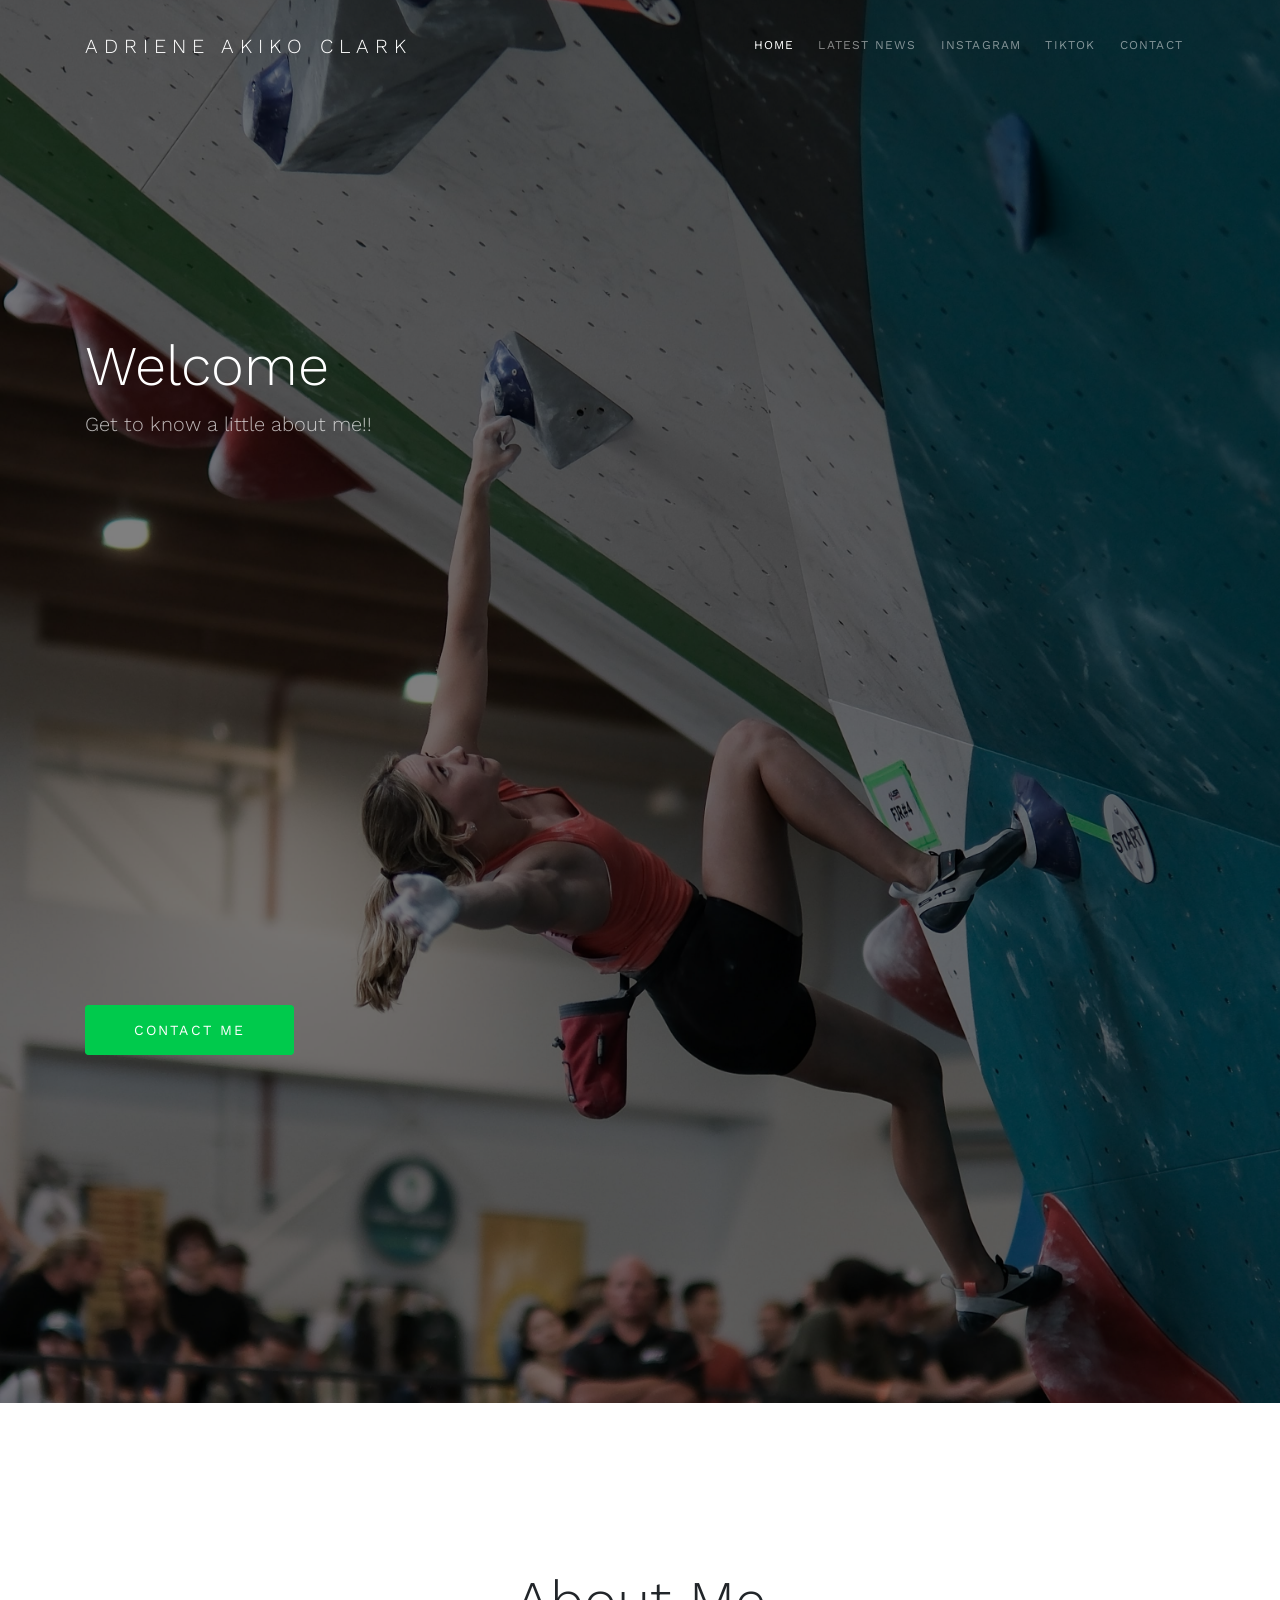
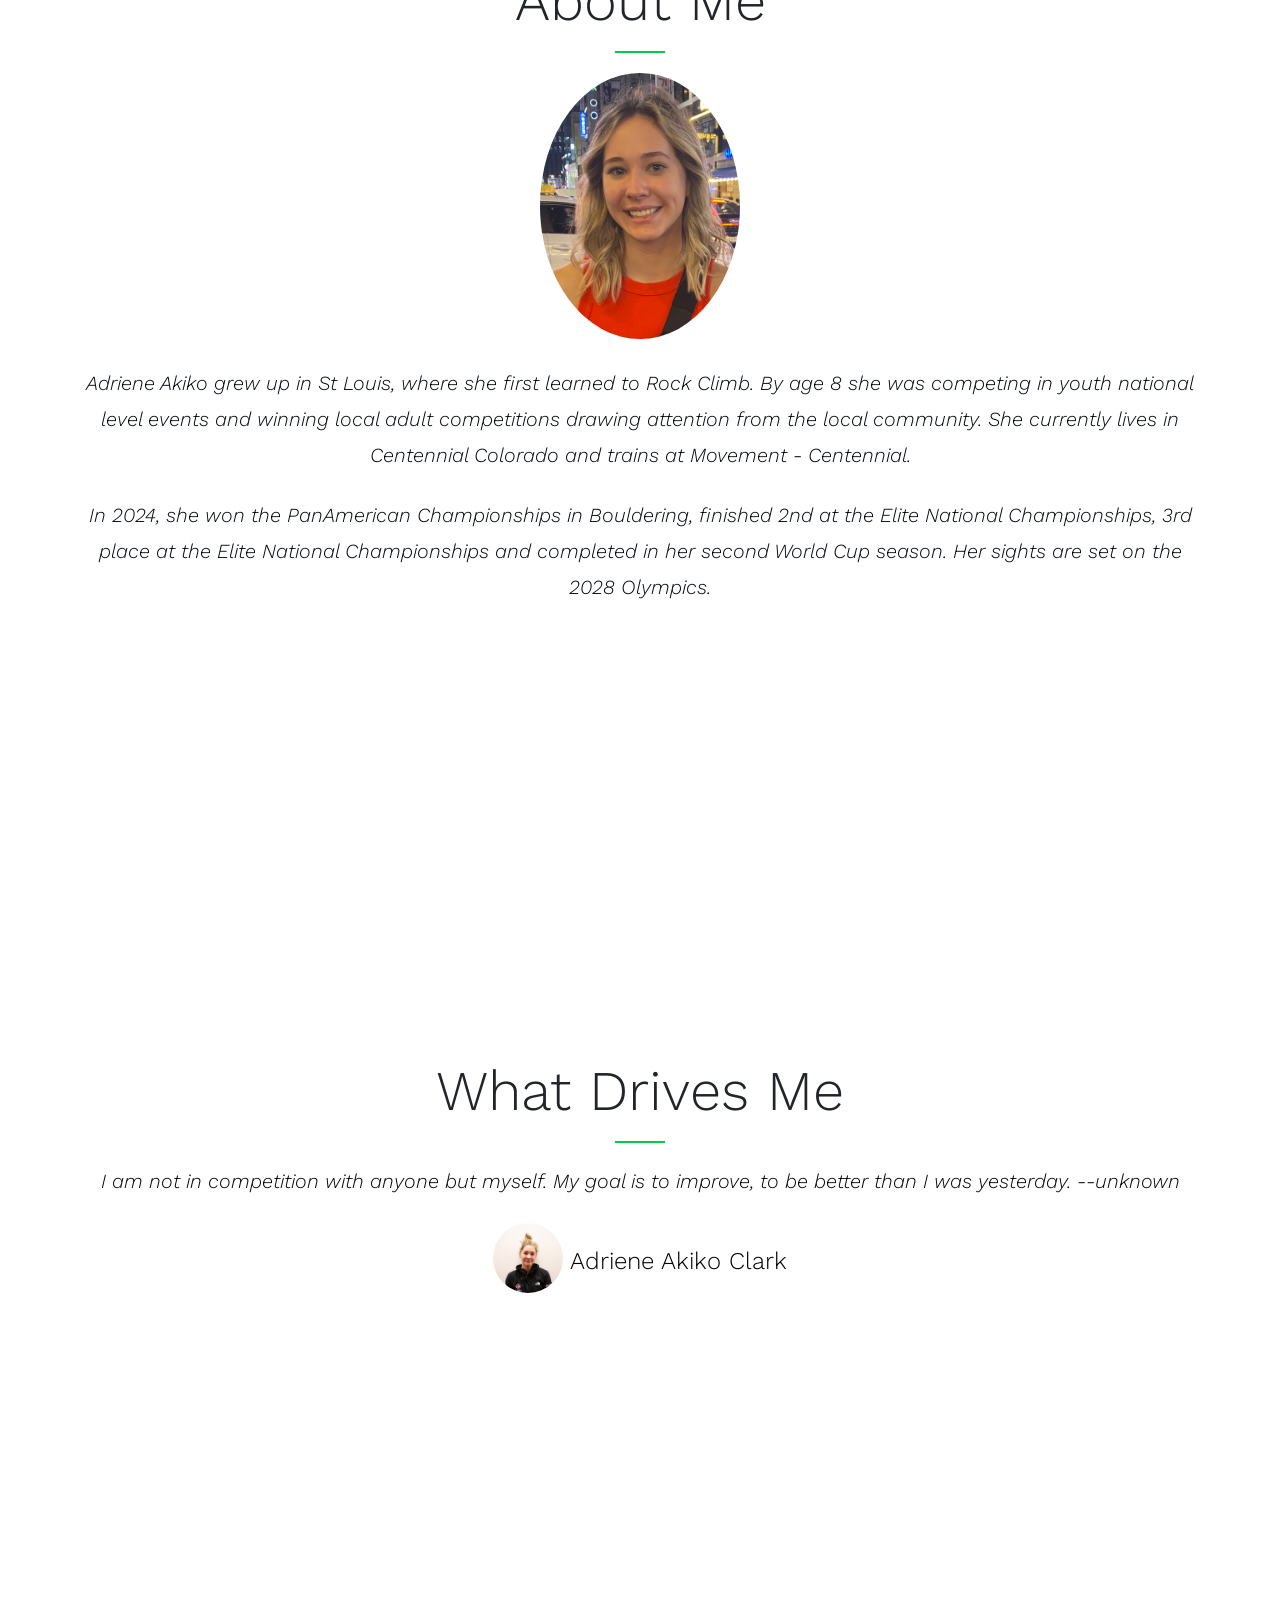
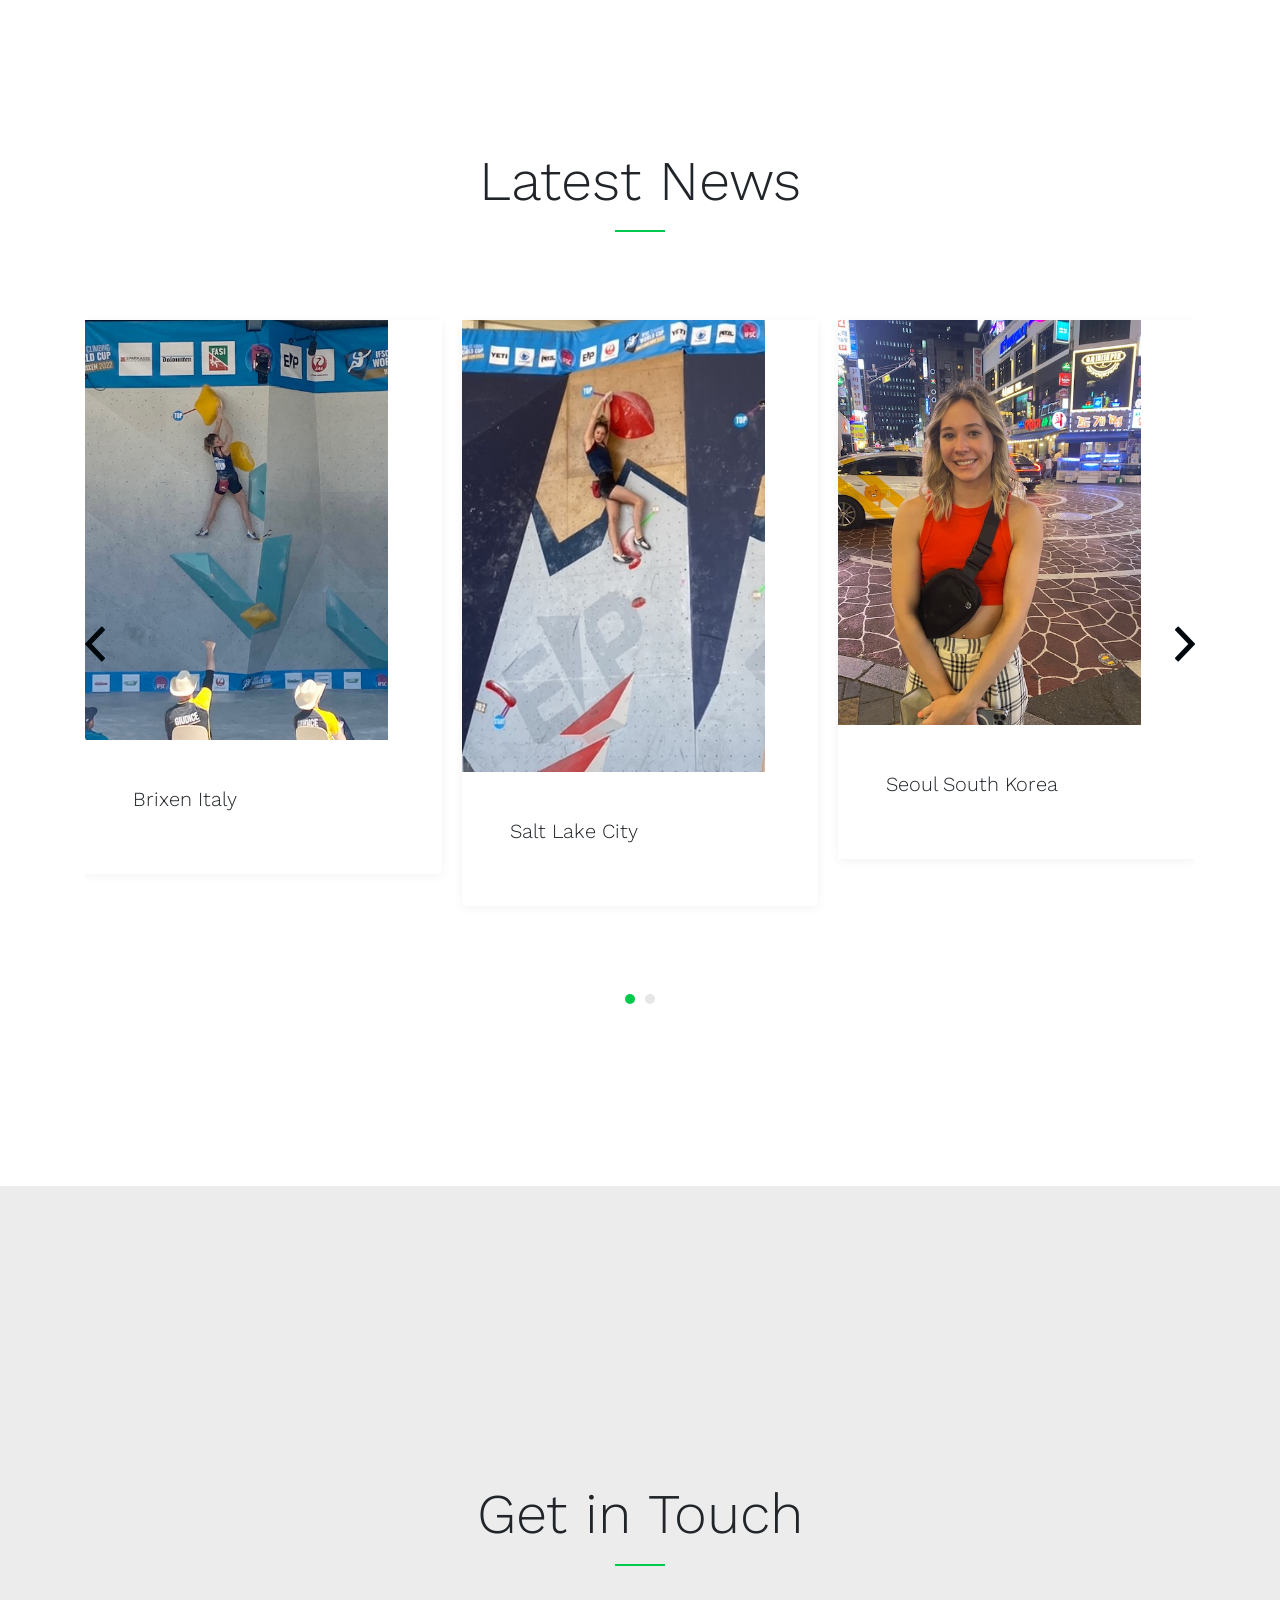
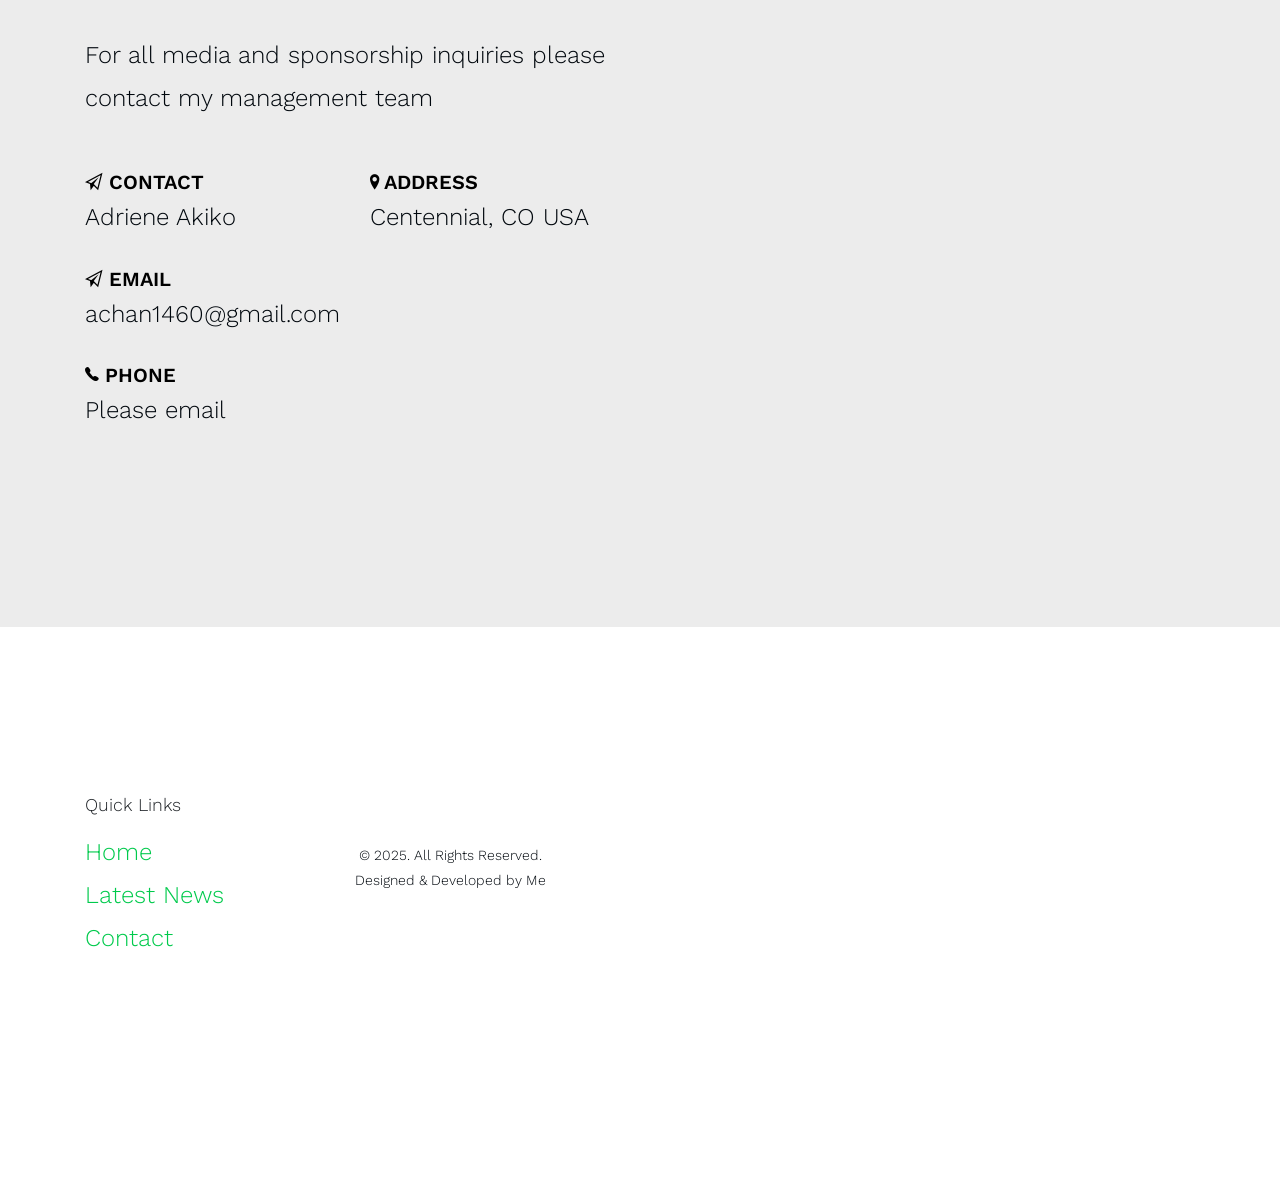
==== index.html @ 4b3ba5ad "updating index.html" ====
<!DOCTYPE html>
<html lang="en">
  <head>
    <meta charset="utf-8">
    <meta name="viewport" content="width=device-width, initial-scale=1, shrink-to-fit=no">

    <title>Adriene Akiko Clark</title>
    <meta name="description" content="Adriene Akiko">
    <meta name="keywords" content="Adriene,Akiko,Clark,adrieneakiko">
    
    
    <link href="https://fonts.googleapis.com/css?family=Work+Sans:300,400,700" rel="stylesheet">

    <link rel="stylesheet" href="assets/css/bootstrap/bootstrap.css">
    <link rel="stylesheet" href="assets/css/animate.css">
    <link rel="stylesheet" href="assets/fonts/ionicons/css/ionicons.min.css">
    
    <link rel="stylesheet" href="assets/css/owl.carousel.min.css">
    
    <link rel="stylesheet" href="assets/fonts/flaticon/font/flaticon.css">

    <link rel="stylesheet" href="assets/css/bootstrap-datepicker.css">
    <link rel="stylesheet" href="assets/fonts/fontawesome/css/font-awesome.min.css">

    <link rel="stylesheet" href="assets/css/select2.css">
    

    <link rel="stylesheet" href="assets/css/helpers.css">
    <link rel="stylesheet" href="assets/css/style.css">
	<!-- Google tag (gtag.js) -->
	<script async src="https://www.googletagmanager.com/gtag/js?id=G-H4QD5EK8LY"></script>
	<script>
  window.dataLayer = window.dataLayer || [];
  function gtag(){dataLayer.push(arguments);}
  gtag('js', new Date());

  gtag('config', 'G-H4QD5EK8LY');
	</script>
  </head>
  <body data-spy="scroll" data-target="#probootstrap-navbar" data-offset="200">
  

    <nav class="navbar navbar-expand-lg navbar-dark probootstrap_navbar" id="probootstrap-navbar">
      <div class="container">
        <a class="navbar-brand" href="index.html">Adriene Akiko Clark</a>
        <button class="navbar-toggler" type="button" data-toggle="collapse" data-target="#probootstrap-menu" aria-controls="probootstrap-menu" aria-expanded="false" aria-label="Toggle navigation">
          <span><i class="ion-navicon"></i></span>
        </button>
        <div class="collapse navbar-collapse" id="probootstrap-menu">
          <ul class="navbar-nav ml-auto">
            <li class="nav-item"><a class="nav-link" href="#section-home">Home</a></li>
            <li class="nav-item"><a class="nav-link" href="#section-latest">Latest News</a></li>
            <li class="nav-item"><a class="nav-link" href=https://www.instagram.com/adriene.akiko/?hl=en">Instagram</a></li>
	    <li class="nav-item"><a class="nav-link" href=https://www.tiktok.com/@adriene.akiko.clark>TikTok</a></li>		  
			<li class="nav-item"><a class="nav-link" href="#section-contact">Contact</a></li>
			
          </ul>
        </div>
      </div>
    </nav>
    <!-- END nav -->
    

    <section class="probootstrap-cover overflow-hidden relative"  style="background-image: url('assets/images/bg_1.jpg');"  id="section-home">
      <div class="overlay"></div>
      <div class="container">
        <div class="row align-items-center">
          <div class="col-md">
            <h2 class="heading mb-2 display-4 font-light probootstrap-animate">Welcome</h2>
            <p class="lead mb-5 probootstrap-animate">Get to know a little about me!!</p>
            <p class="probootstrap-animate"><br><br><br><br><br><br><br><br><br><br><br><br>
			  <a href="#section-contact" role="button" class="btn btn-primary p-3 mr-3 pl-5 pr-5 text-uppercase d-lg-inline d-md-inline d-sm-block d-block mb-3">Contact Me</a> 
            </p>
          </div> 
    </section>
    <!-- END section -->
    

    <section class="probootstrap_section" id="section-feature-about">
      <div class="container">
        <div class="row justify-content-center mb-5">
          <div class="col-md-12 text-center mb-5 probootstrap-animate">
            <h2 class="display-4 border-bottom probootstrap-section-heading">About Me</h2>
            <blockquote class="">
              <p class="probootstrap-author">
                  <img src="assets/images/person_2.jpg" alt="adriene" class="rounded-circle">
              </p>
			  <p class="lead mb-4"><em>Adriene Akiko grew up in St Louis, where she first learned to Rock Climb. By age 8 she was competing in youth national level events and winning local adult competitions drawing attention from the local community. She currently lives in Centennial Colorado and trains at Movement - Centennial.</em></p>
			  <p class="lead mb-4"><em>In 2024, she won the PanAmerican Championships in Bouldering, finished 2nd at the Elite National Championships, 3rd place at the Elite National Championships and completed in her second World Cup season.  Her sights are set on the 2028 Olympics.</em></p>
            </blockquote>

          </div>
        </div>
        
      </div>
    </section>
    <!-- END section -->
 <section class="probootstrap_section" id="section-feature-testimonial">
      <div class="container">
        <div class="row justify-content-center mb-5">
          <div class="col-md-12 text-center mb-5 probootstrap-animate">
            <h2 class="display-4 border-bottom probootstrap-section-heading">What Drives Me</h2>
            <blockquote class="">
              <p class="lead mb-4"><em>I am not in competition with anyone but myself. My goal is to improve, to be better than I was yesterday. <i>--unknown</i></em></p>
              <p class="probootstrap-author">
                  <img src="assets/images/person_1.jpg" alt="adriene" class="rounded-circle">
                  <span class="probootstrap-name">Adriene Akiko Clark</span>
                  <span class="probootstrap-title"></span>
                </a>
              </p>
            </blockquote>

          </div>
        </div>
        
      </div>
    </section>
    <!-- END section -->
    <section class="probootstrap_section"id="section-latest">
      <div class="container">
        <div class="row text-center mb-5 probootstrap-animate">
          <div class="col-md-12">
            <h2 class="display-4 border-bottom probootstrap-section-heading">Latest News</h2>
          </div>
        </div>
        
        <div class="row probootstrap-animate">
          <div class="col-md-12">
            <div class="owl-carousel js-owl-carousel-2">
              <div>
                <div class="media probootstrap-media d-block align-items-stretch mb-4 probootstrap-animate">
                  <img src="assets/images/sq_img_2.jpg" alt="" class="img-fluid">
                  <div class="media-body">
                    <h5 class="mb-3">Brixen Italy</h5>
                    <p></p>
                  </div>
                </div>
              </div>
              <!-- END slide item -->

              <div>
                <div class="media probootstrap-media d-block align-items-stretch mb-4 probootstrap-animate">
                  <img src="assets/images/sq_img_1.jpg" alt="" class="img-fluid">
                  <div class="media-body">
                    <h5 class="mb-3">Salt Lake City</h5>
                    <p></p>
                  </div>
                </div>
              </div>
              <!-- END slide item -->

              <div>
                <div class="media probootstrap-media d-block align-items-stretch mb-4 probootstrap-animate">
                  <img src="assets/images/sq_img_3.jpg" alt="" class="img-fluid">
                  <div class="media-body">
                    <h5 class="mb-3">Seoul South Korea</h5>
                    <p></p>
                  </div>
                </div>
              </div>
              <!-- END slide item -->

              <div>
                <div class="media probootstrap-media d-block align-items-stretch mb-4 probootstrap-animate">
                  <img src="assets/images/sq_img_4.jpg" alt="" class="img-fluid">
                  <div class="media-body">
                    <h5 class="mb-3">USA Climbing Team Trials</h5>
                    <p></p>
                  </div>
                </div>
              </div>
              <!-- END slide item -->

              <div>
                <div class="media probootstrap-media d-block align-items-stretch mb-4 probootstrap-animate">
                  <img src="assets/images/sq_img_5.jpg" alt="" class="img-fluid">
                  <div class="media-body">
                    <h5 class="mb-3">USA Climbing National Championships</h5>
                    <p></p>
                  </div>
                </div>
              </div>
              <!-- END slide item -->
              
            </div>
          </div>
        </div>
      </div>
    </section>
    <!-- END section -->

    <section class="probootstrap_section bg-light">
      <div class="container" id="section-contact"><br><br><br>
        <div class="row text-center mb-5 probootstrap-animate">
          <div class="col-md-12">
            <h2 class="display-4 border-bottom probootstrap-section-heading">Get in Touch</h2>
          </div>
        </div>
        <div class="row">
          <div class="col-md-6 probootstrap-animate">
            <p class="mb-5">For all media and sponsorship inquiries please contact my management team</p>
            <div class="row">
              <div class="col-md-6">
                <ul class="probootstrap-contact-details">
                  <li>
                    <span class="text-uppercase"><span class="ion-paper-airplane"></span> Contact</span>
                    Adriene Akiko
                  </li>
				  <li>
                    <span class="text-uppercase"><span class="ion-paper-airplane"></span> Email</span>
                    achan1460@gmail.com
                  </li>
                  <li>
                    <span class="text-uppercase"><span class="ion-ios-telephone"></span> Phone</span>
                    Please email
                  </li>
                </ul>
              </div>
              <div class="col-md-6">
                <ul class="probootstrap-contact-details">
                  <li>
                    <span class="text-uppercase"><span class="ion-location"></span> Address</span>
                    Centennial, CO USA <br>
                  </li>
                </ul>
              </div>
            </div>
          </div>
<!--           <div class="col-md-6  probootstrap-animate">
            <form action="#" method="post" class="probootstrap-form probootstrap-form-box mb60">
              <div class="row mb-3">
                <div class="col-md-6">
                  <div class="form-group">
                    <label for="fname" class="sr-only sr-only-focusable">First Name</label>
                    <input type="text" class="form-control" id="fname" name="fname" placeholder="First Name">
                  </div>
                </div>
                <div class="col-md-6">
                  <div class="form-group">
                    <label for="lname" class="sr-only sr-only-focusable">Last Name</label>
                    <input type="text" class="form-control" id="lname" name="lname" placeholder="Last Name">
                  </div>
                </div>
              </div>
              <div class="form-group">
                <label for="email" class="sr-only sr-only-focusable">Email</label>
                <input type="email" class="form-control" id="email" name="email" placeholder="Email">
              </div>
              <div class="form-group">
                <label for="message" class="sr-only sr-only-focusable">Message</label>
                <textarea cols="30" rows="10" class="form-control" id="message" name="message" placeholder="Write your message"></textarea>
              </div>
              <div class="form-group">
                <input type="submit" class="btn btn-primary" id="submit" name="submit" value="Send Message">
              </div>
            </form>
          </div> -->
        </div>
      </div>
    </section>


    <footer class="probootstrap_section probootstrap-border-top">
      <div class="container">
        <div class="row mb-5">
          <div class="col-md-3">
            <h3 class="probootstrap_font-18 mb-3">Quick Links</h3>
            <ul class="list-unstyled">
              <li><a href="#section-home">Home</a></li>
              <li><a href="#section-latest">Latest News</a></li>
              <li><a href="#section-contact">Contact</a></li>
            </ul>
          </div>
        <div class="row pt-5">
          <div class="col-md-12 text-center">
            <p class="probootstrap_font-14">&copy; 2025. All Rights Reserved. <br> Designed &amp; Developed by Me</p>
          </div>
        </div>
      </div>
    </footer>

    
    <script src="assets/js/jquery.min.js"></script>
    
    <script src="assets/js/popper.min.js"></script>
    <script src="assets/js/bootstrap.min.js"></script>
    <script src="assets/js/owl.carousel.min.js"></script>
    
    <script src="assets/js/bootstrap-datepicker.js"></script>
    <script src="assets/js/jquery.waypoints.min.js"></script>
    <script src="assets/js/jquery.easing.1.3.js"></script>

    <script src="assets/js/select2.min.js"></script>

    <script src="assets/js/main.js"></script>
  </body>
</html>
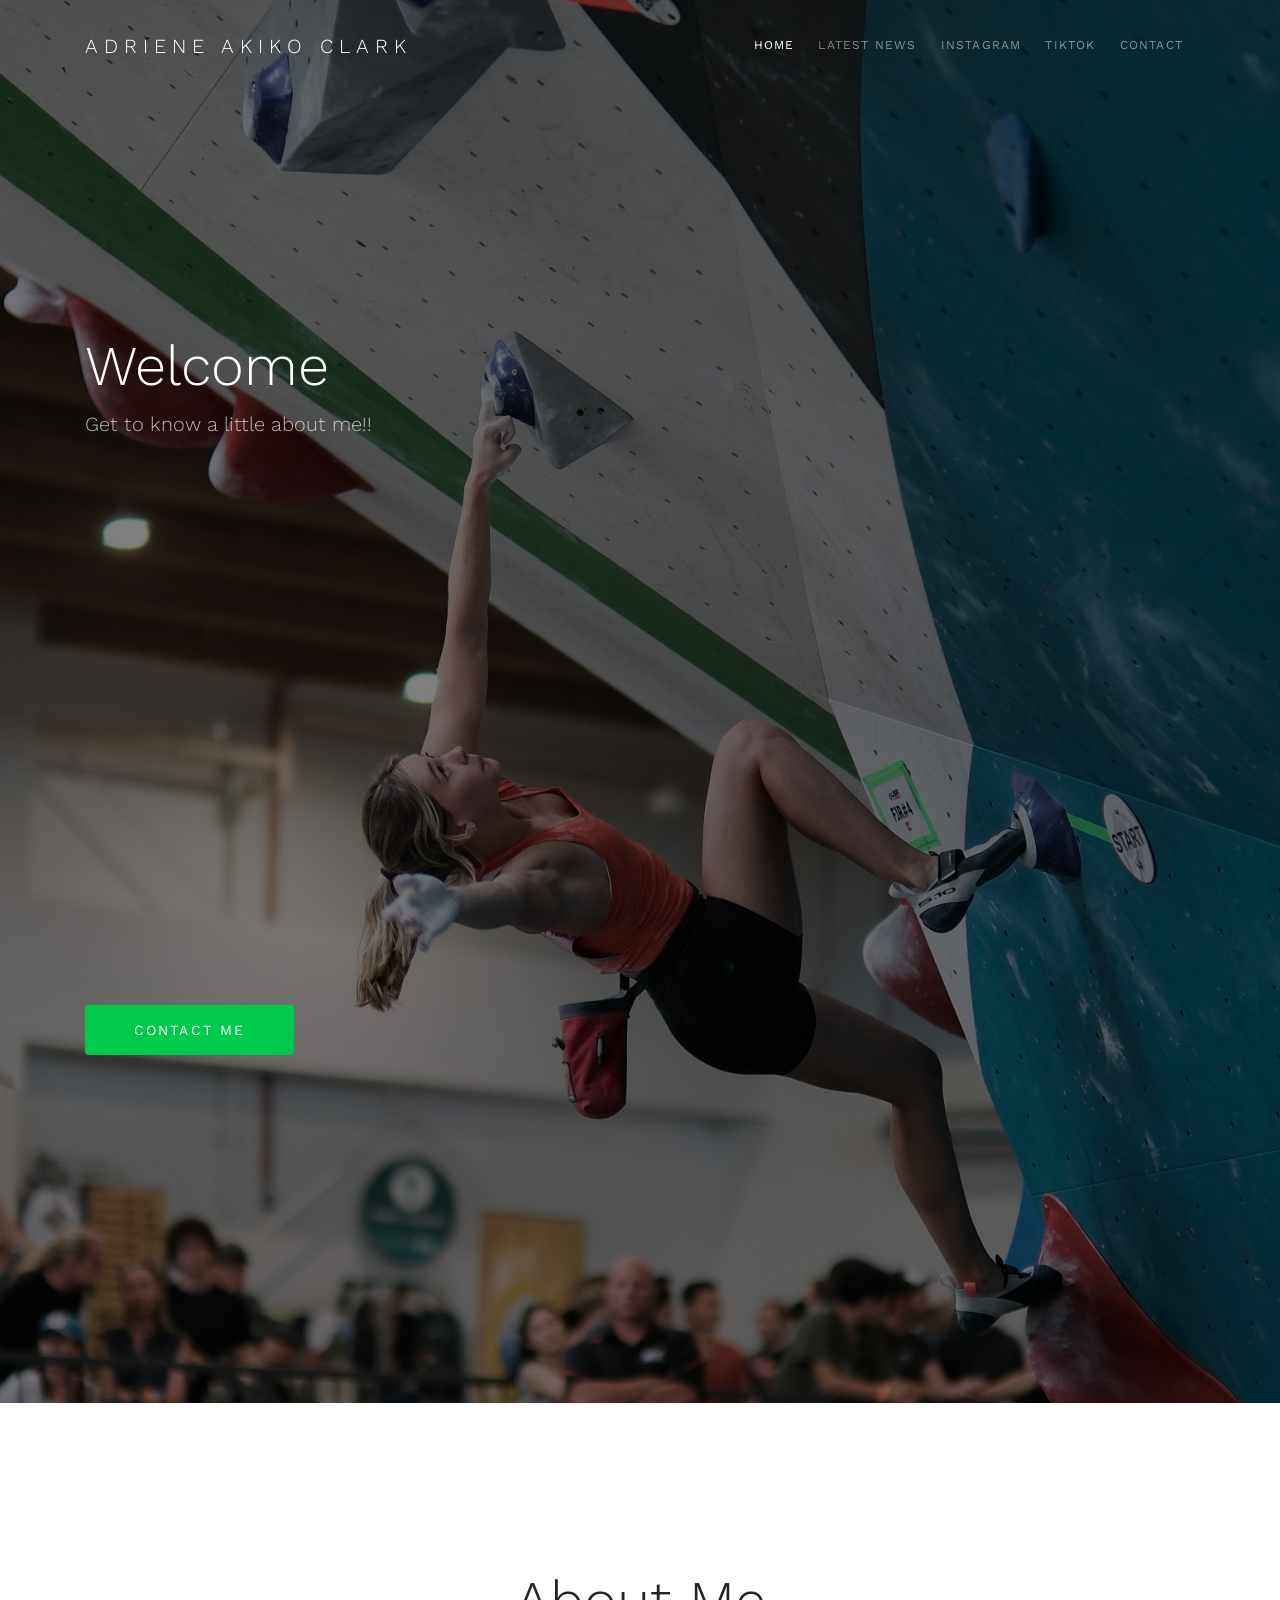
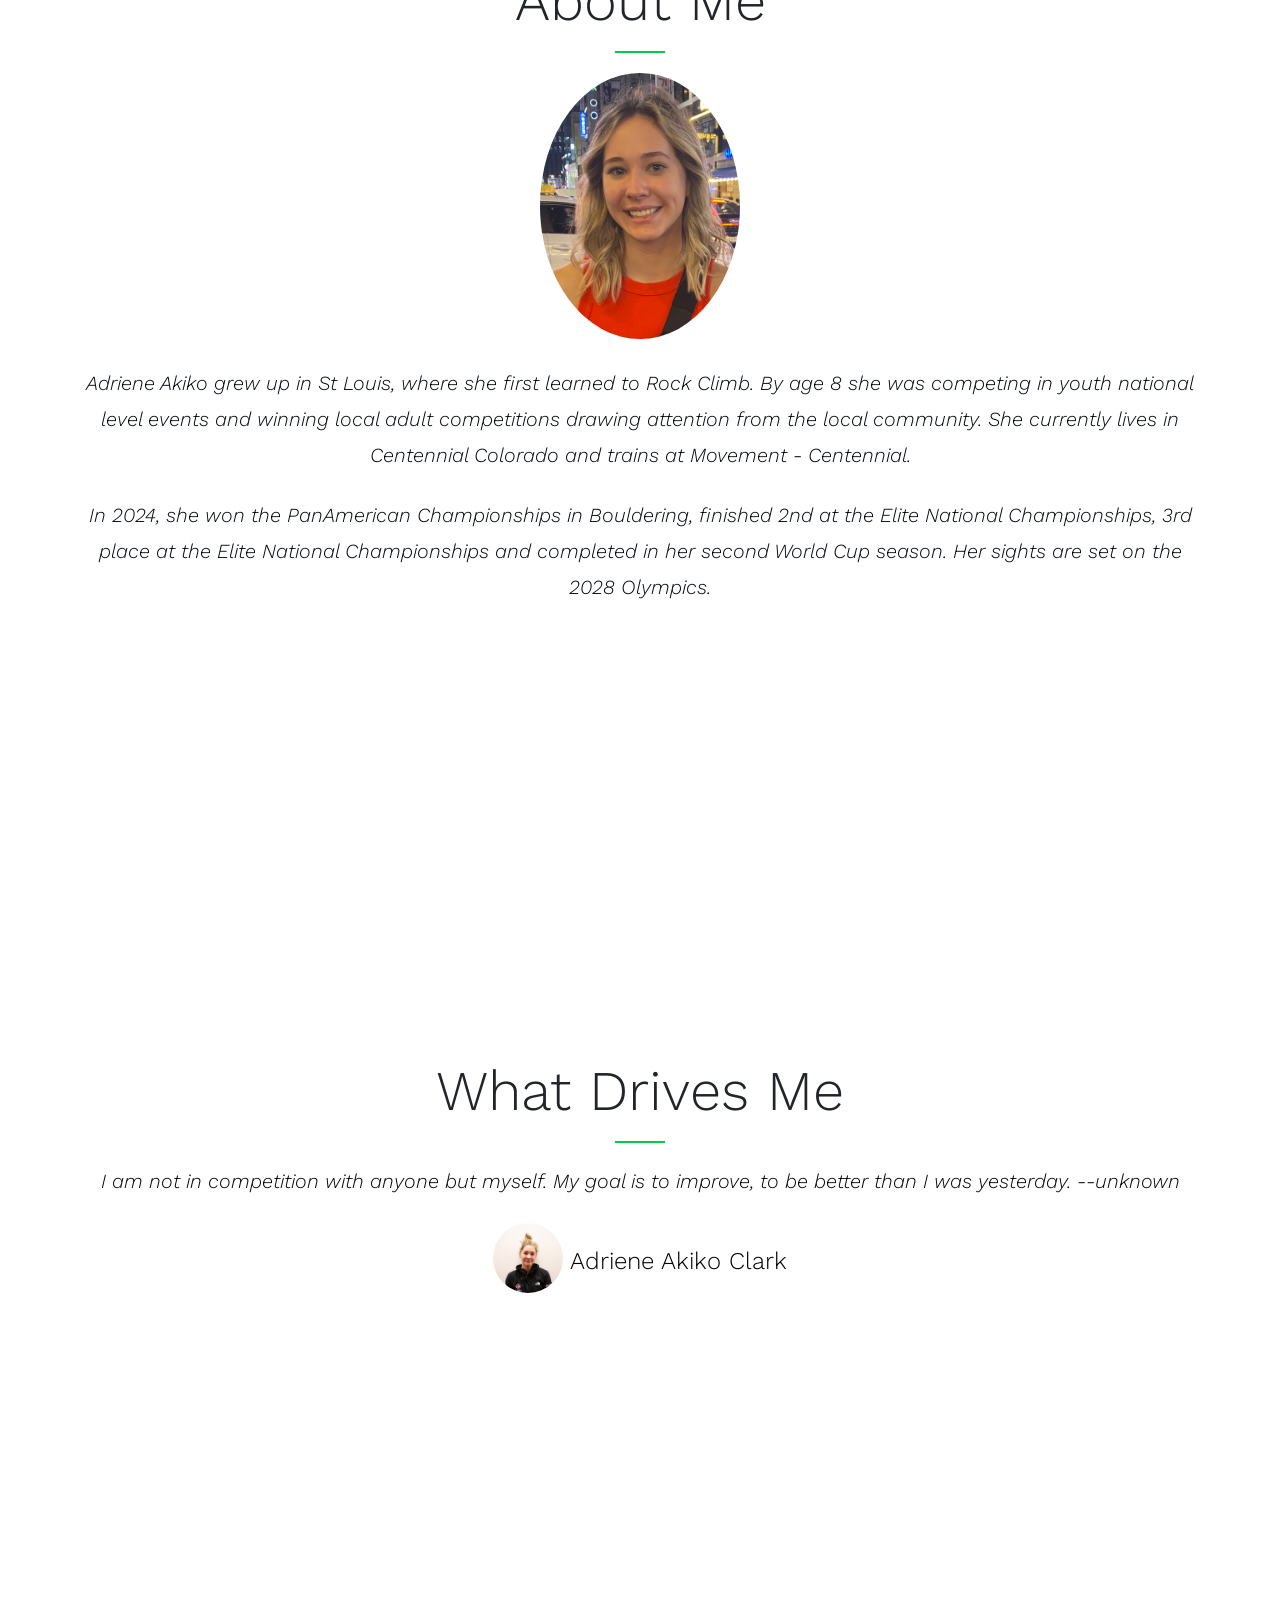
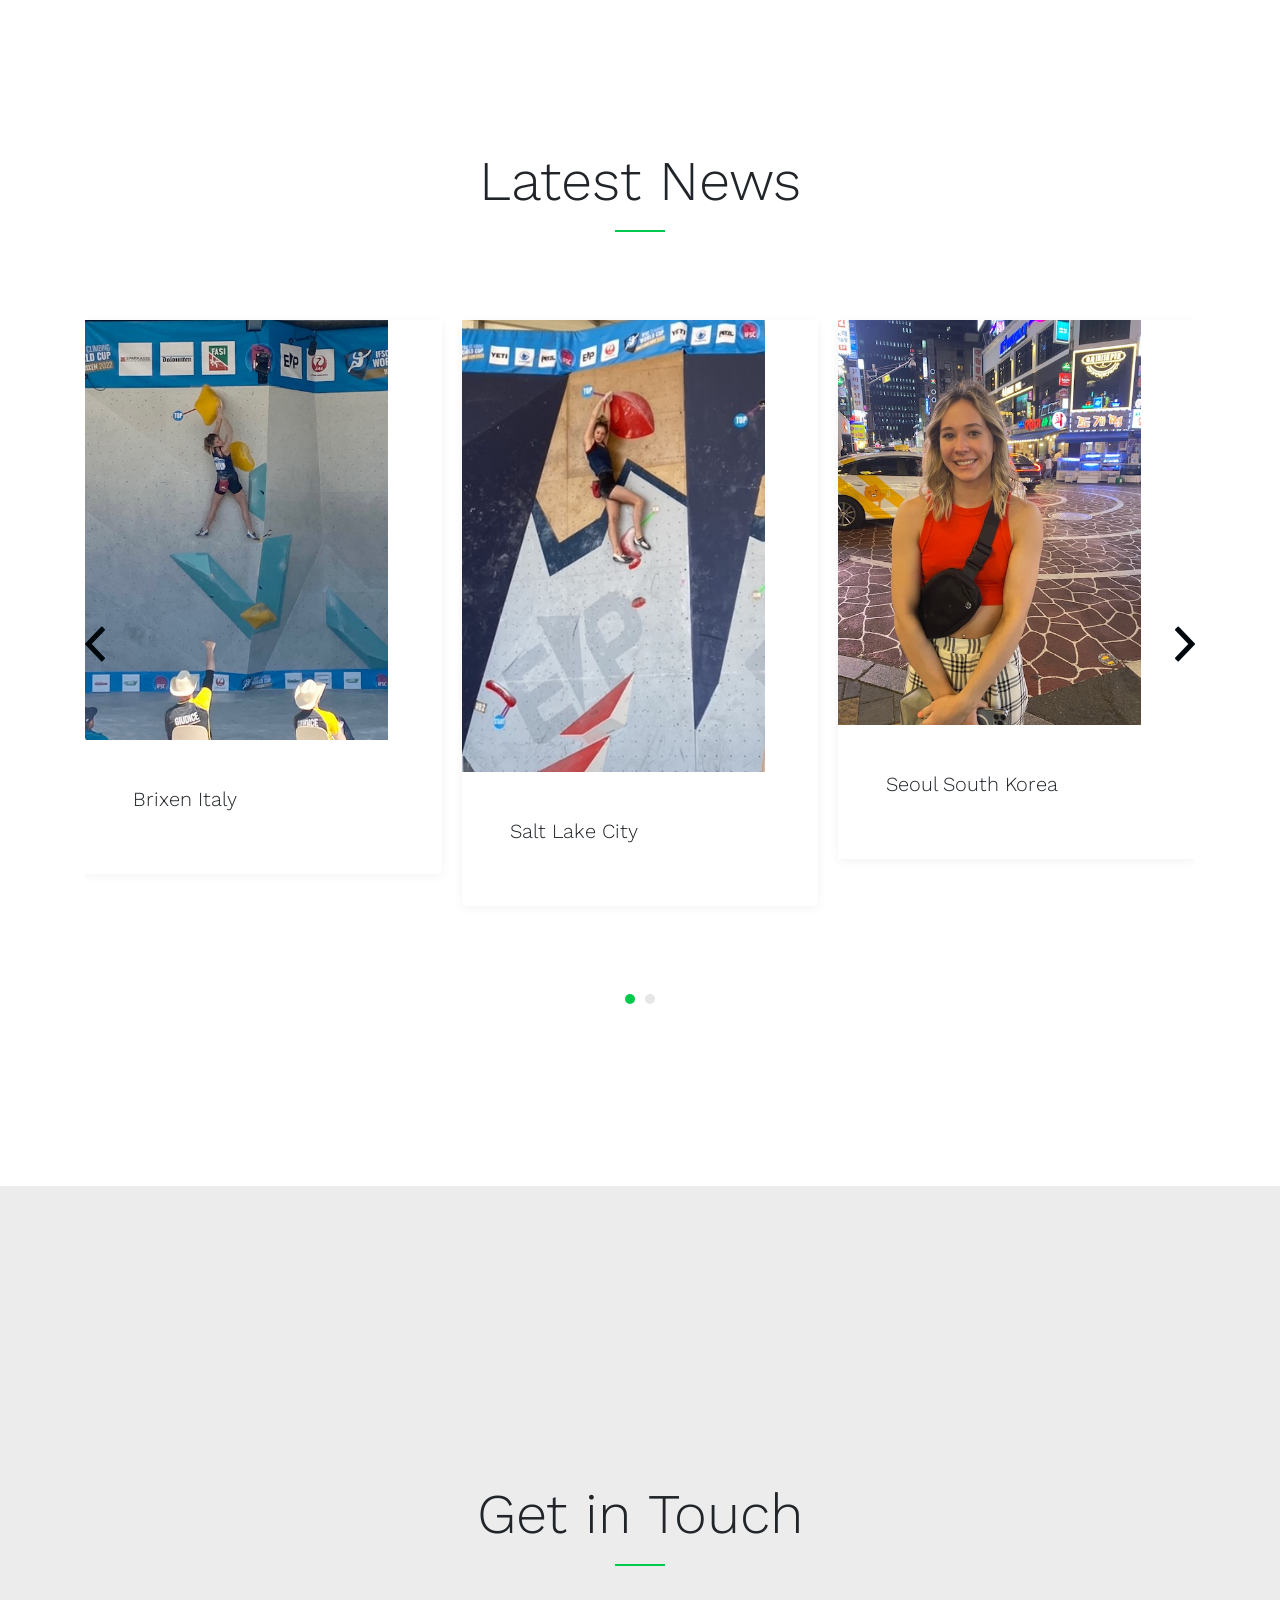
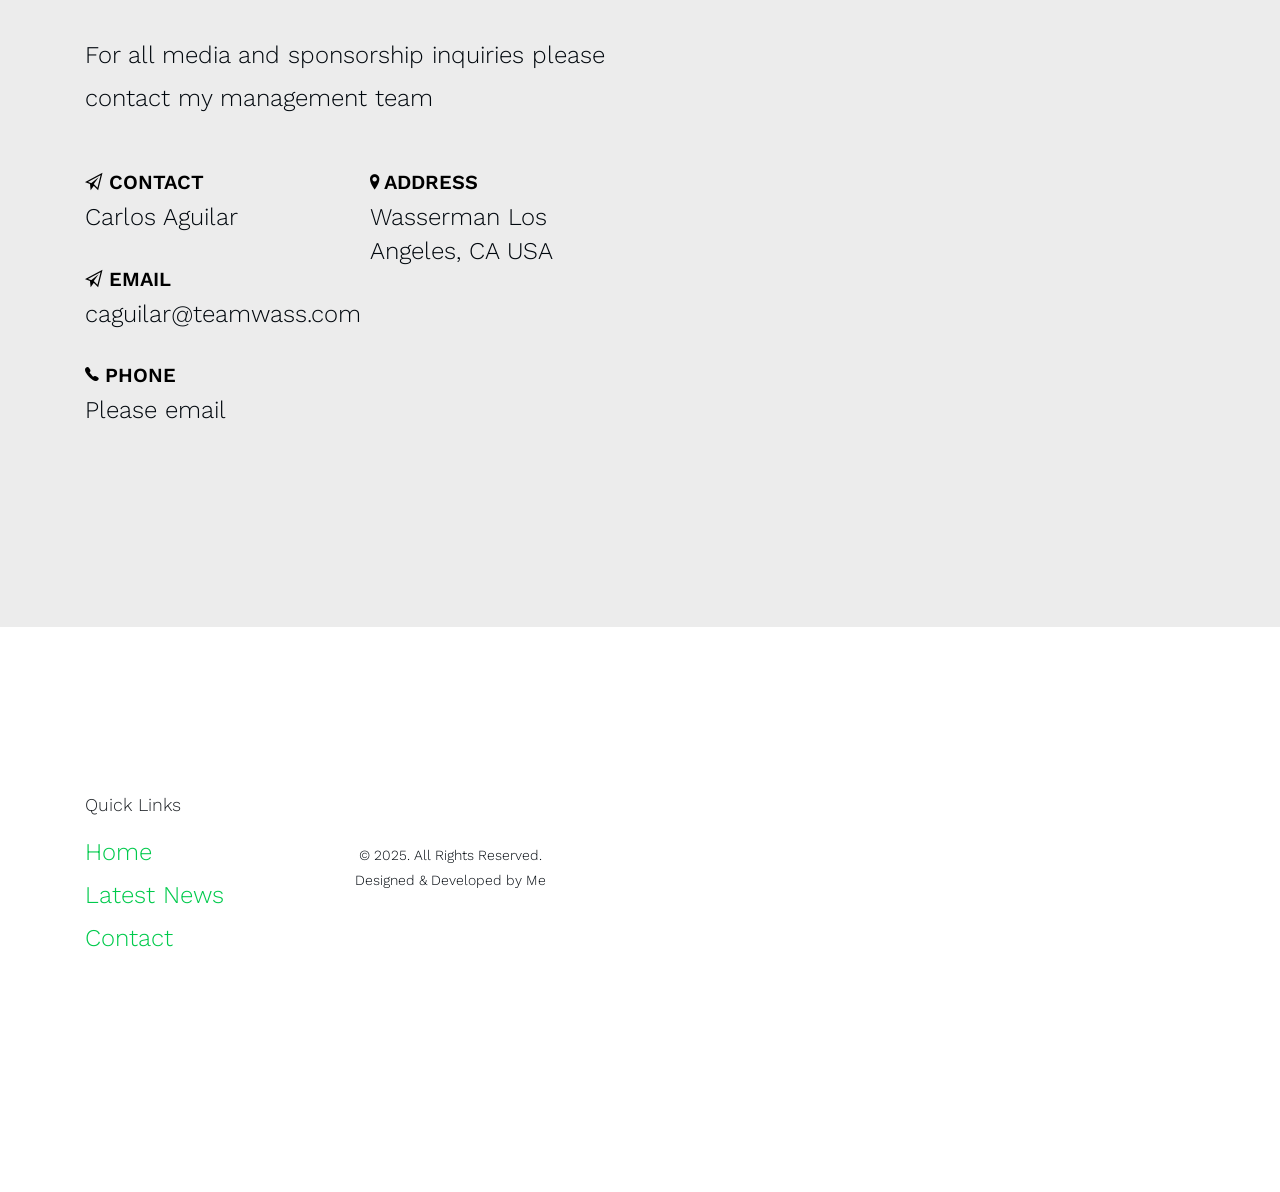
==== commit a8e025de: "Update index.html Wasserman changes" ====
--- a/index.html
+++ b/index.html
@@ -204,11 +204,11 @@
                 <ul class="probootstrap-contact-details">
                   <li>
                     <span class="text-uppercase"><span class="ion-paper-airplane"></span> Contact</span>
-                    Adriene Akiko
+                    Carlos Aguilar
                   </li>
 				  <li>
                     <span class="text-uppercase"><span class="ion-paper-airplane"></span> Email</span>
-                    achan1460@gmail.com
+                    caguilar@teamwass.com
                   </li>
                   <li>
                     <span class="text-uppercase"><span class="ion-ios-telephone"></span> Phone</span>
@@ -220,7 +220,7 @@
                 <ul class="probootstrap-contact-details">
                   <li>
                     <span class="text-uppercase"><span class="ion-location"></span> Address</span>
-                    Centennial, CO USA <br>
+                    Wasserman Los Angeles, CA USA <br>
                   </li>
                 </ul>
               </div>
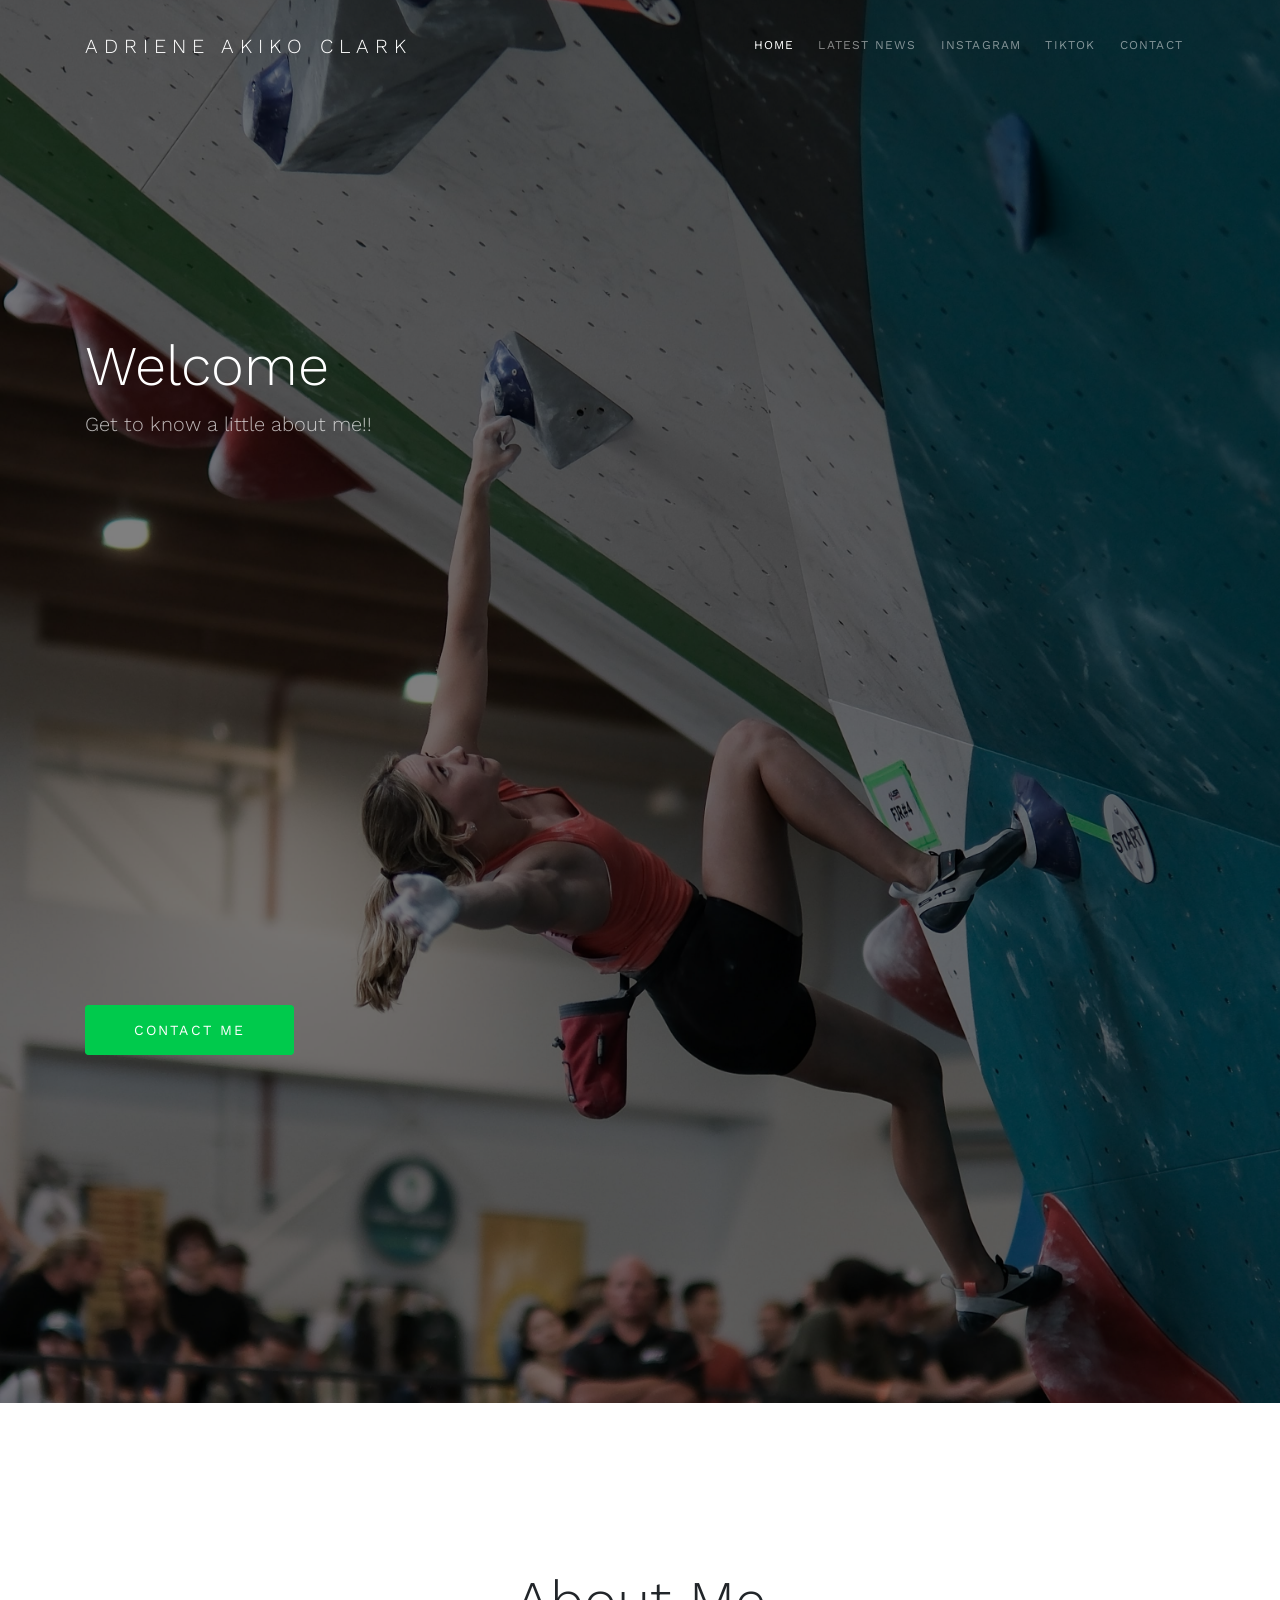
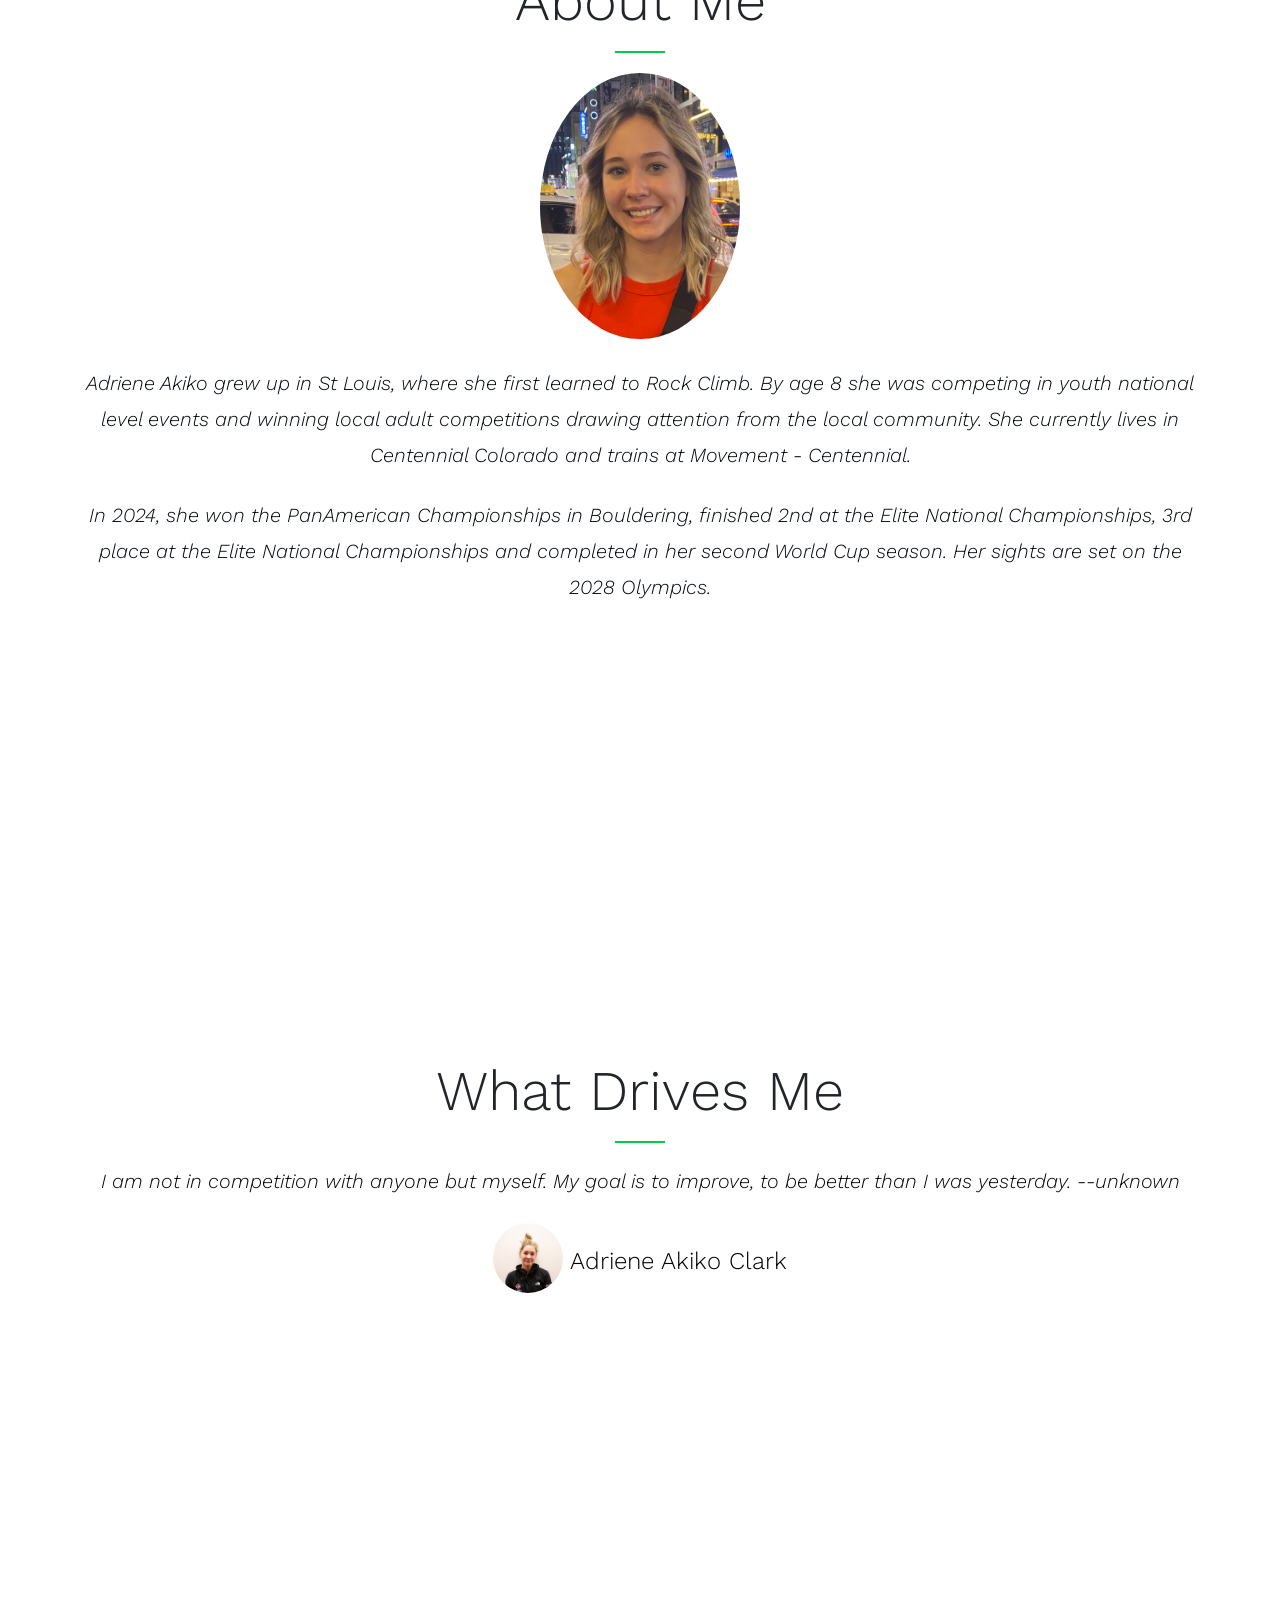
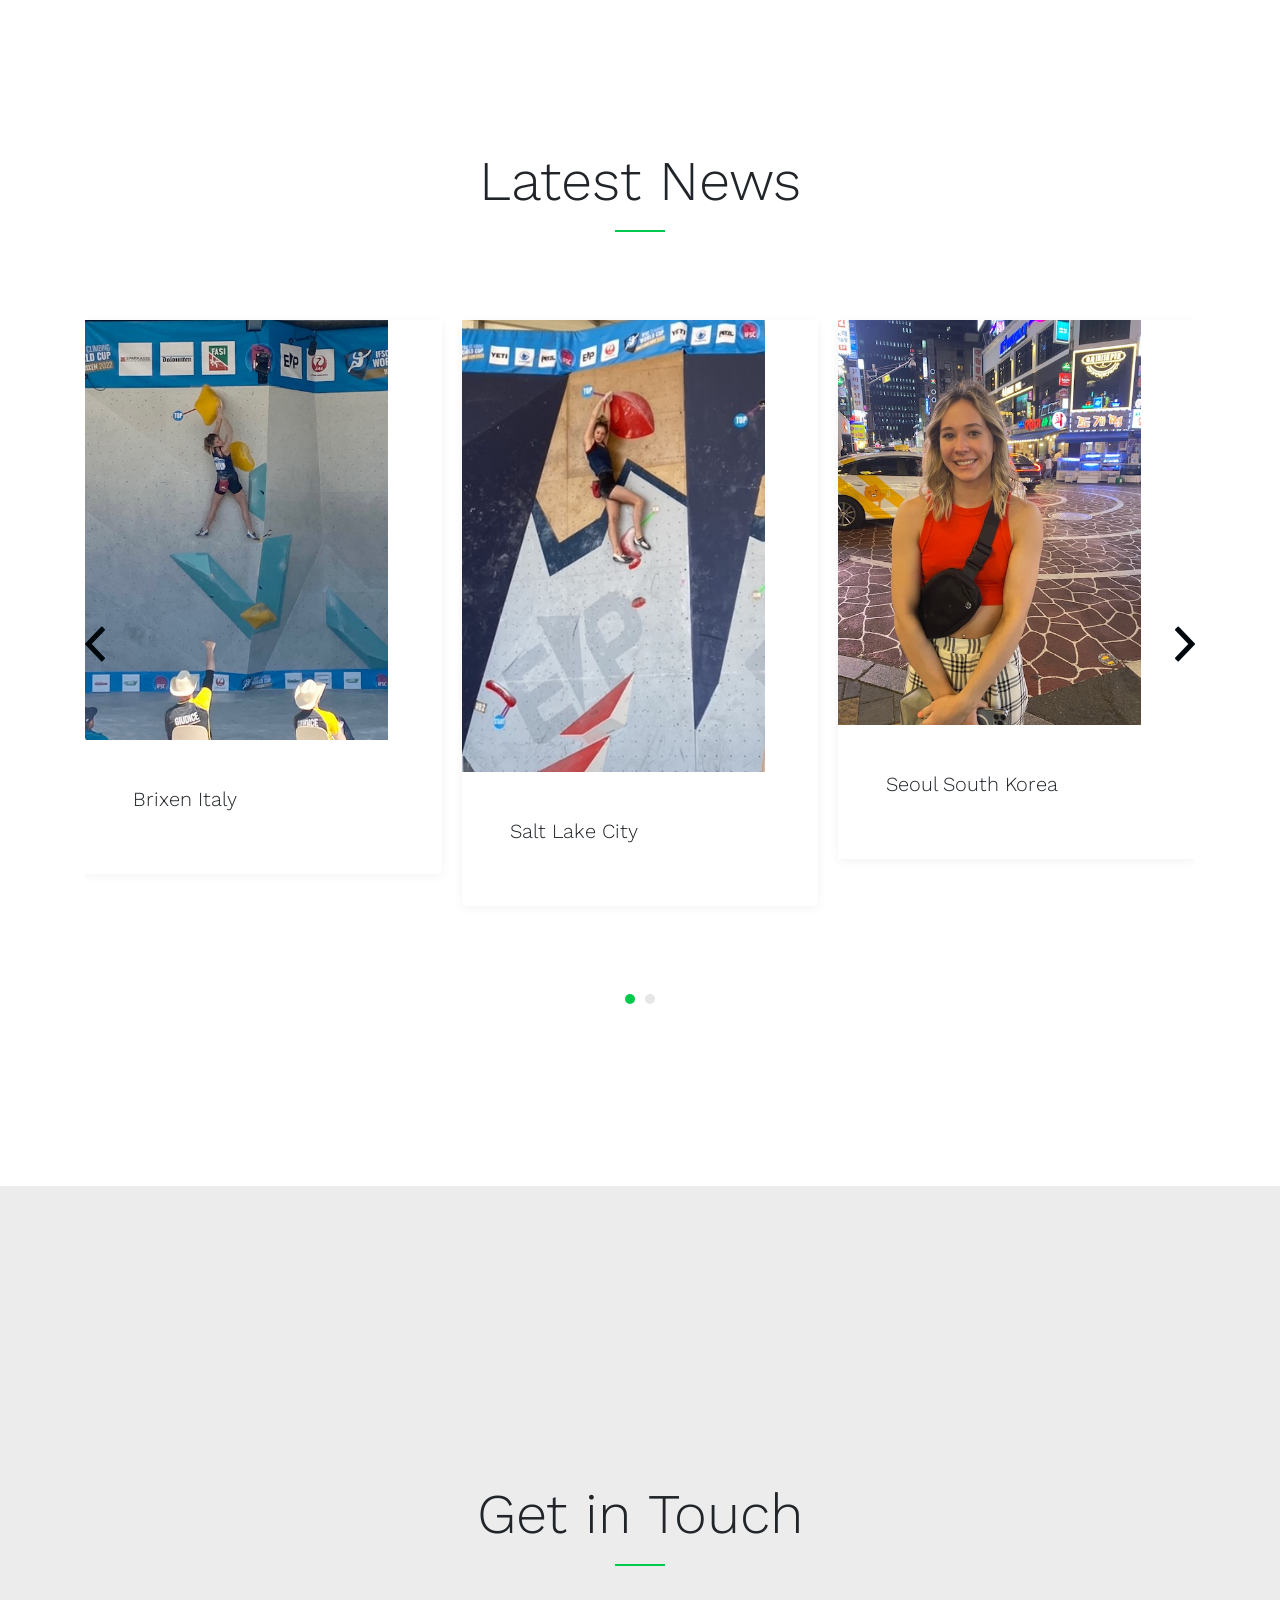
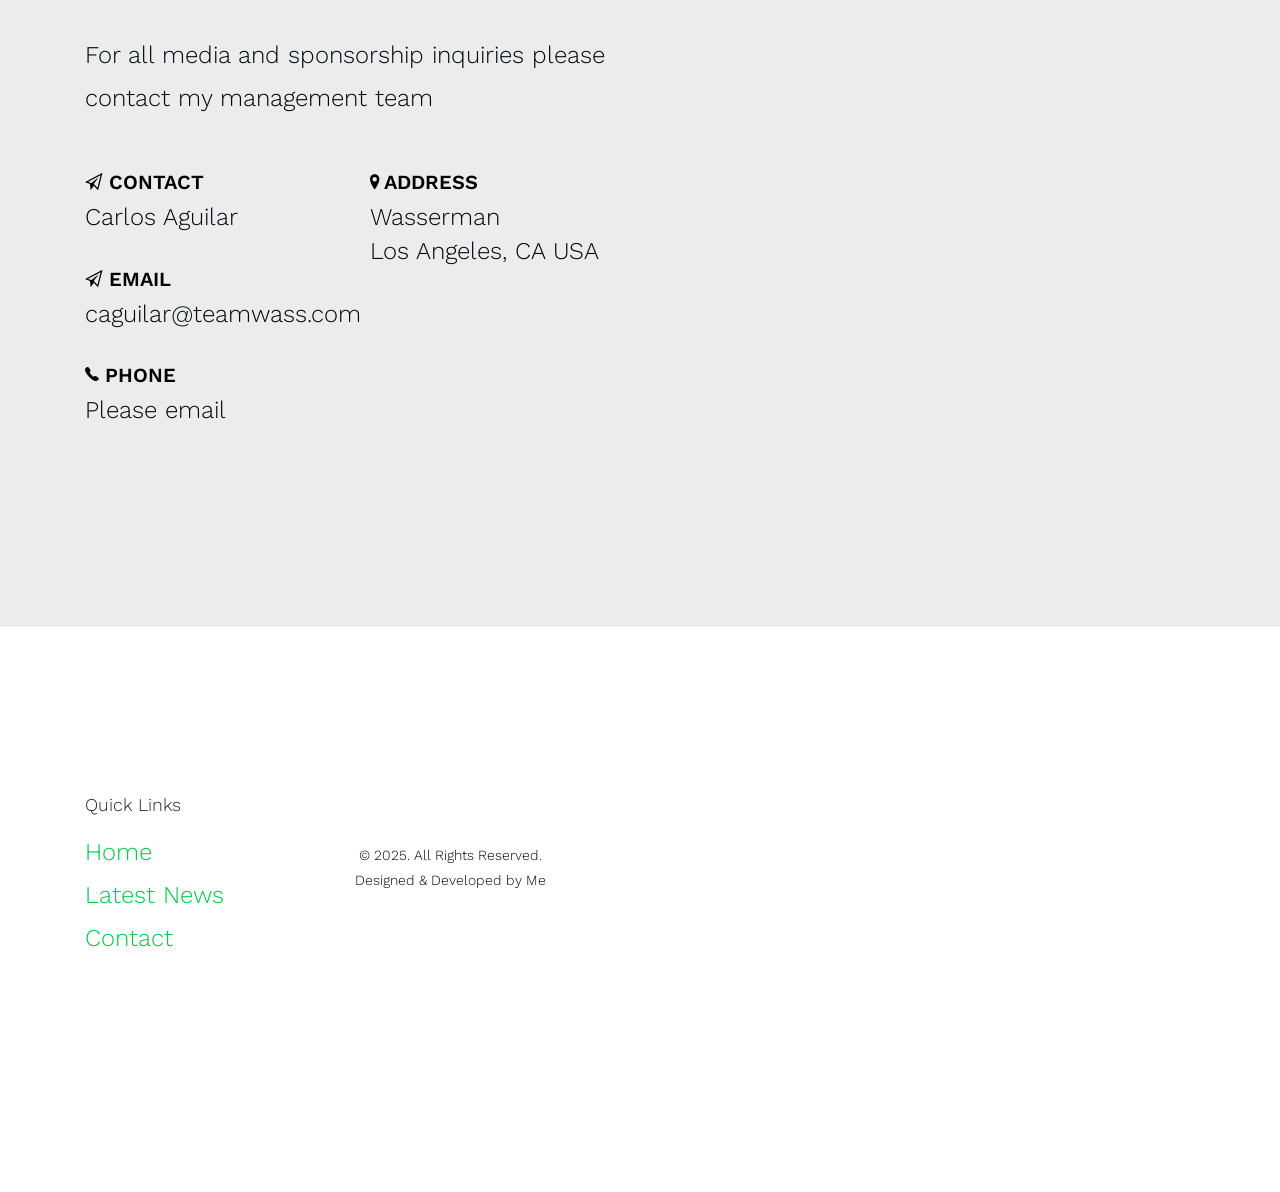
==== commit 3058a516: "Update index.html" ====
--- a/index.html
+++ b/index.html
@@ -220,7 +220,7 @@
                 <ul class="probootstrap-contact-details">
                   <li>
                     <span class="text-uppercase"><span class="ion-location"></span> Address</span>
-                    Wasserman Los Angeles, CA USA <br>
+                    Wasserman<br>Los Angeles, CA USA <br>
                   </li>
                 </ul>
               </div>
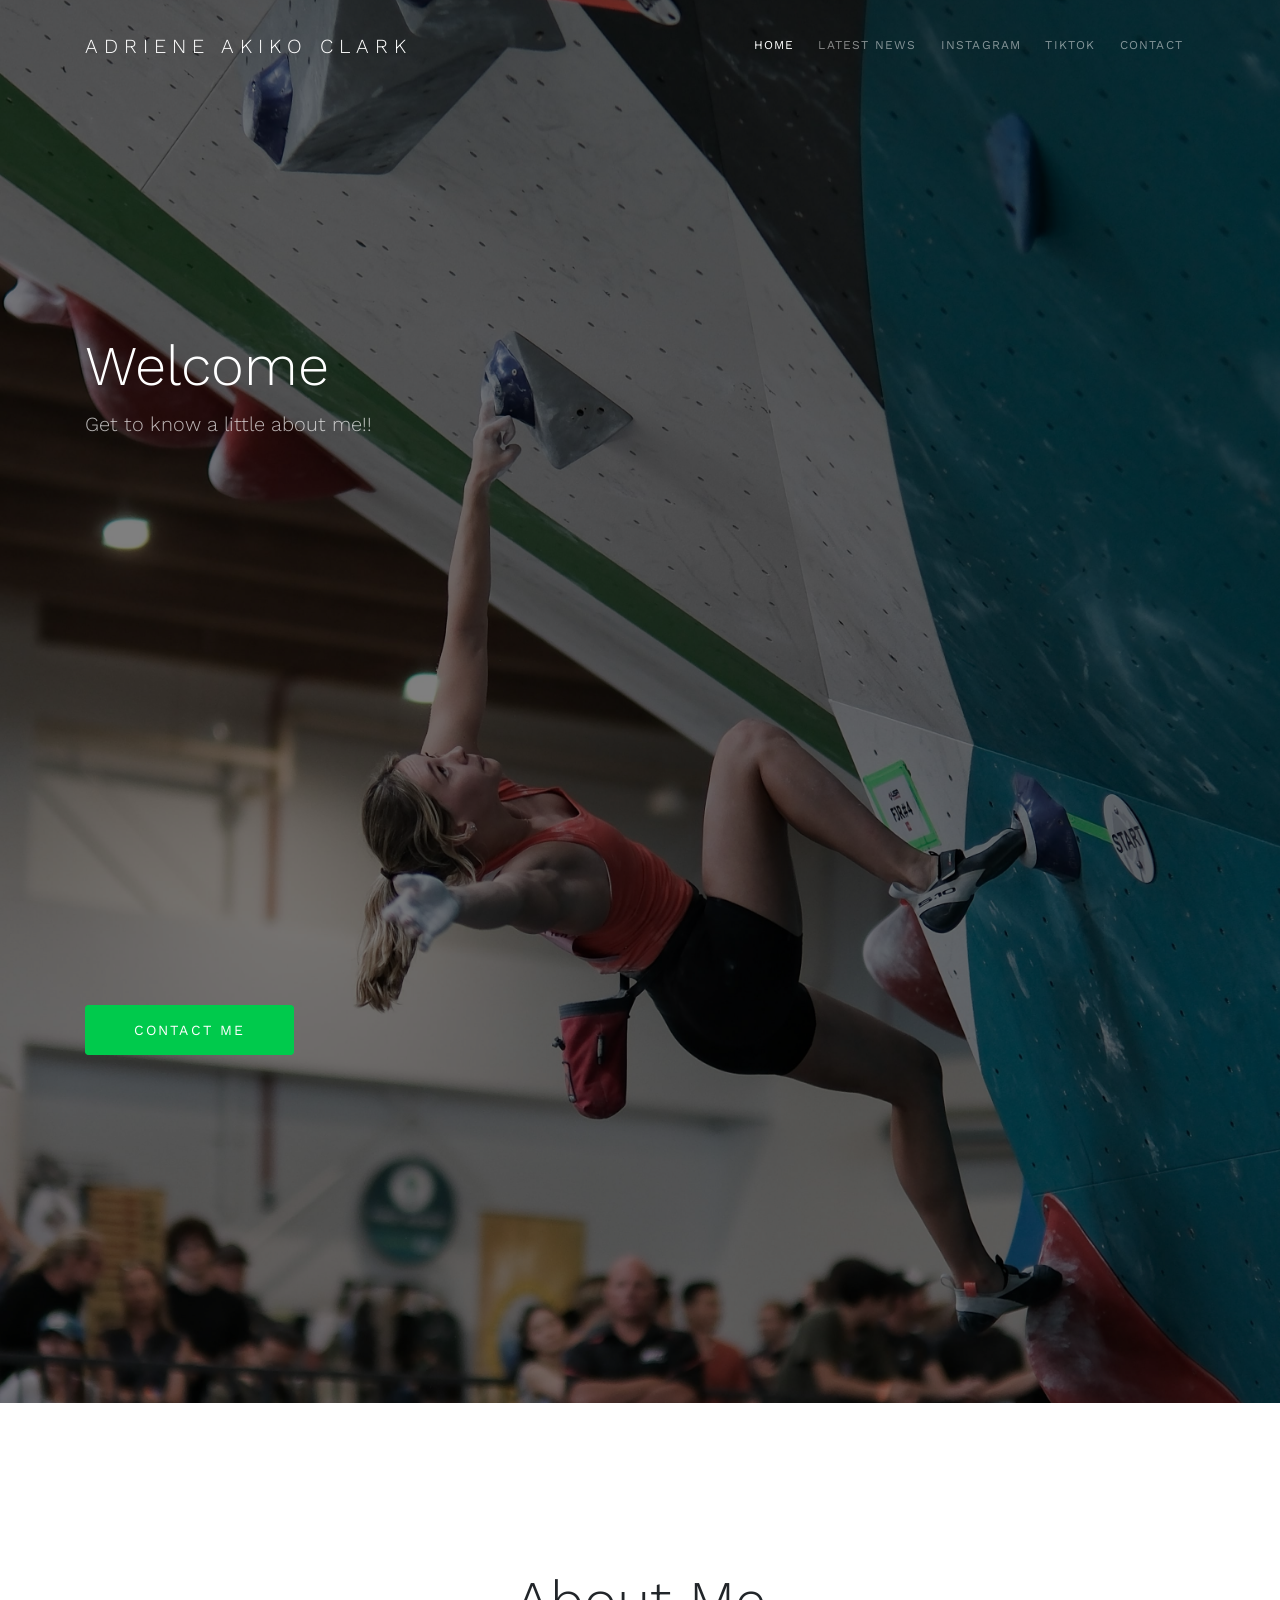
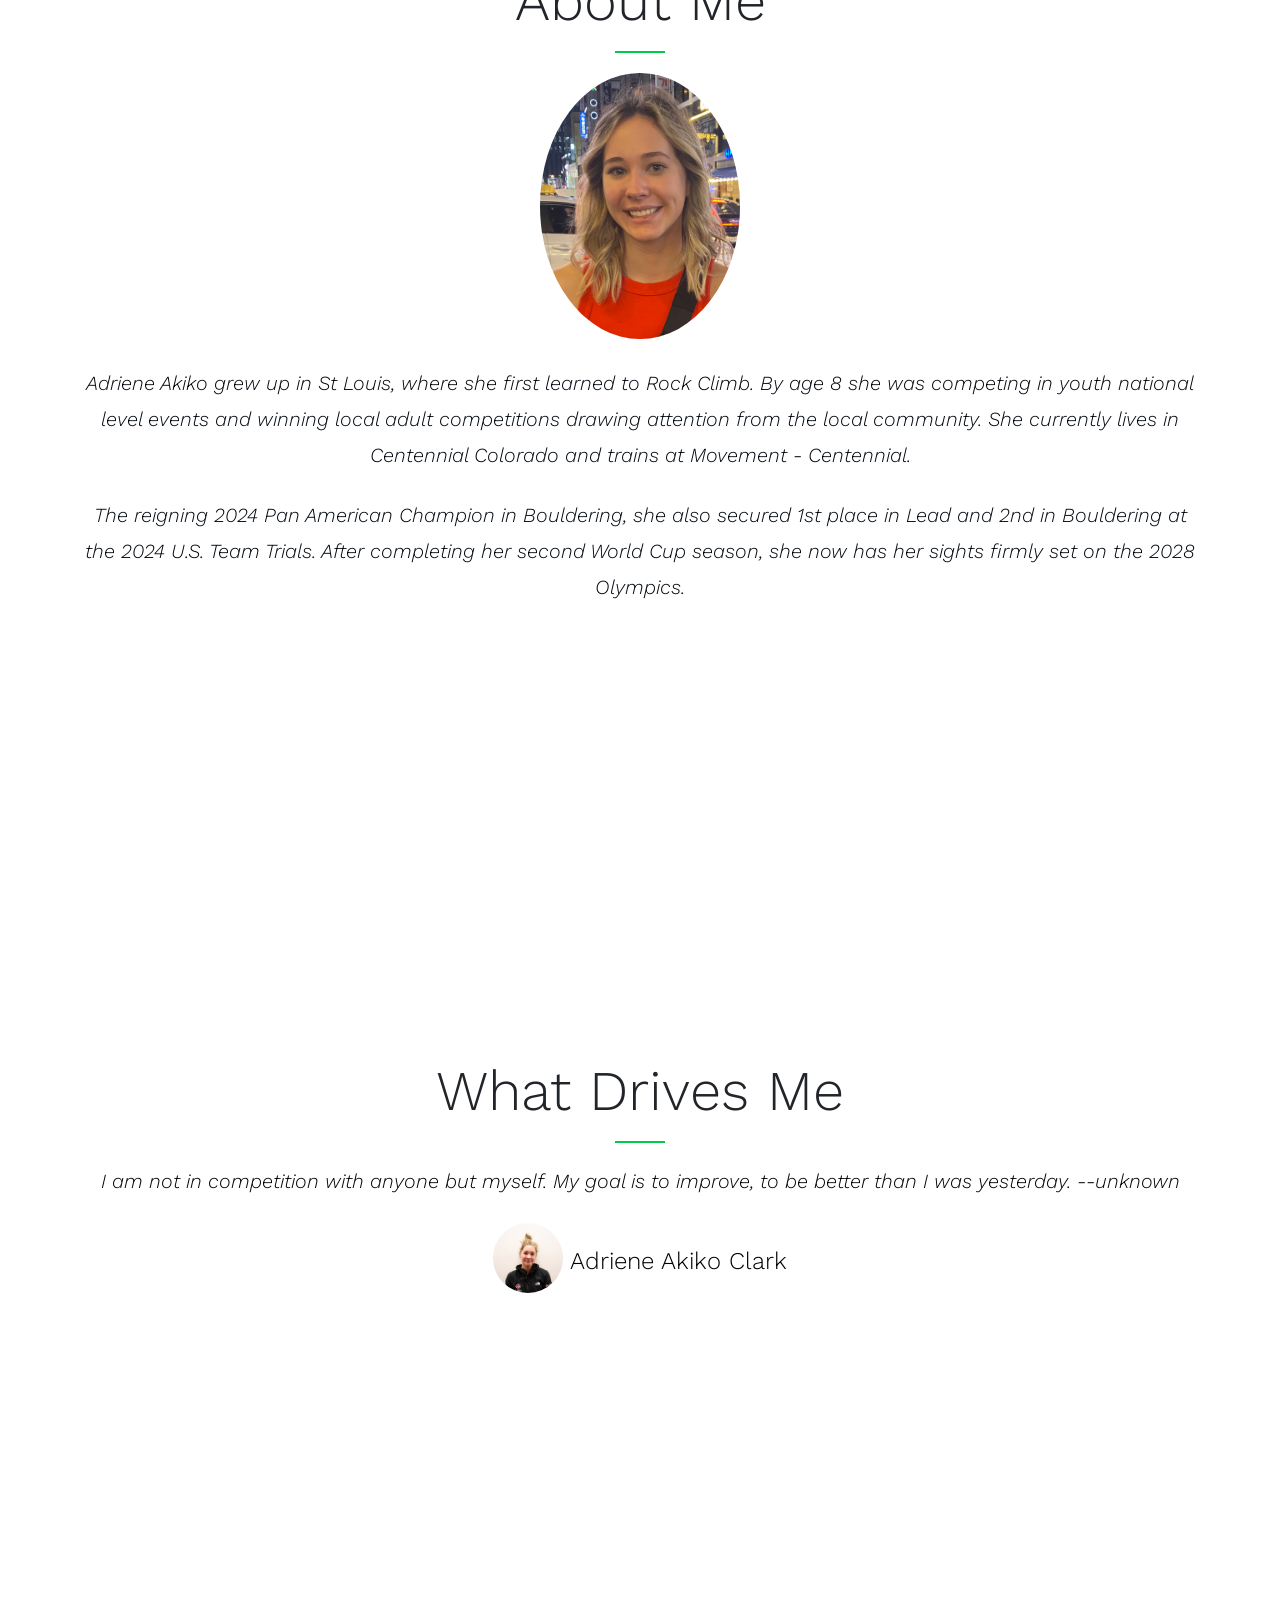
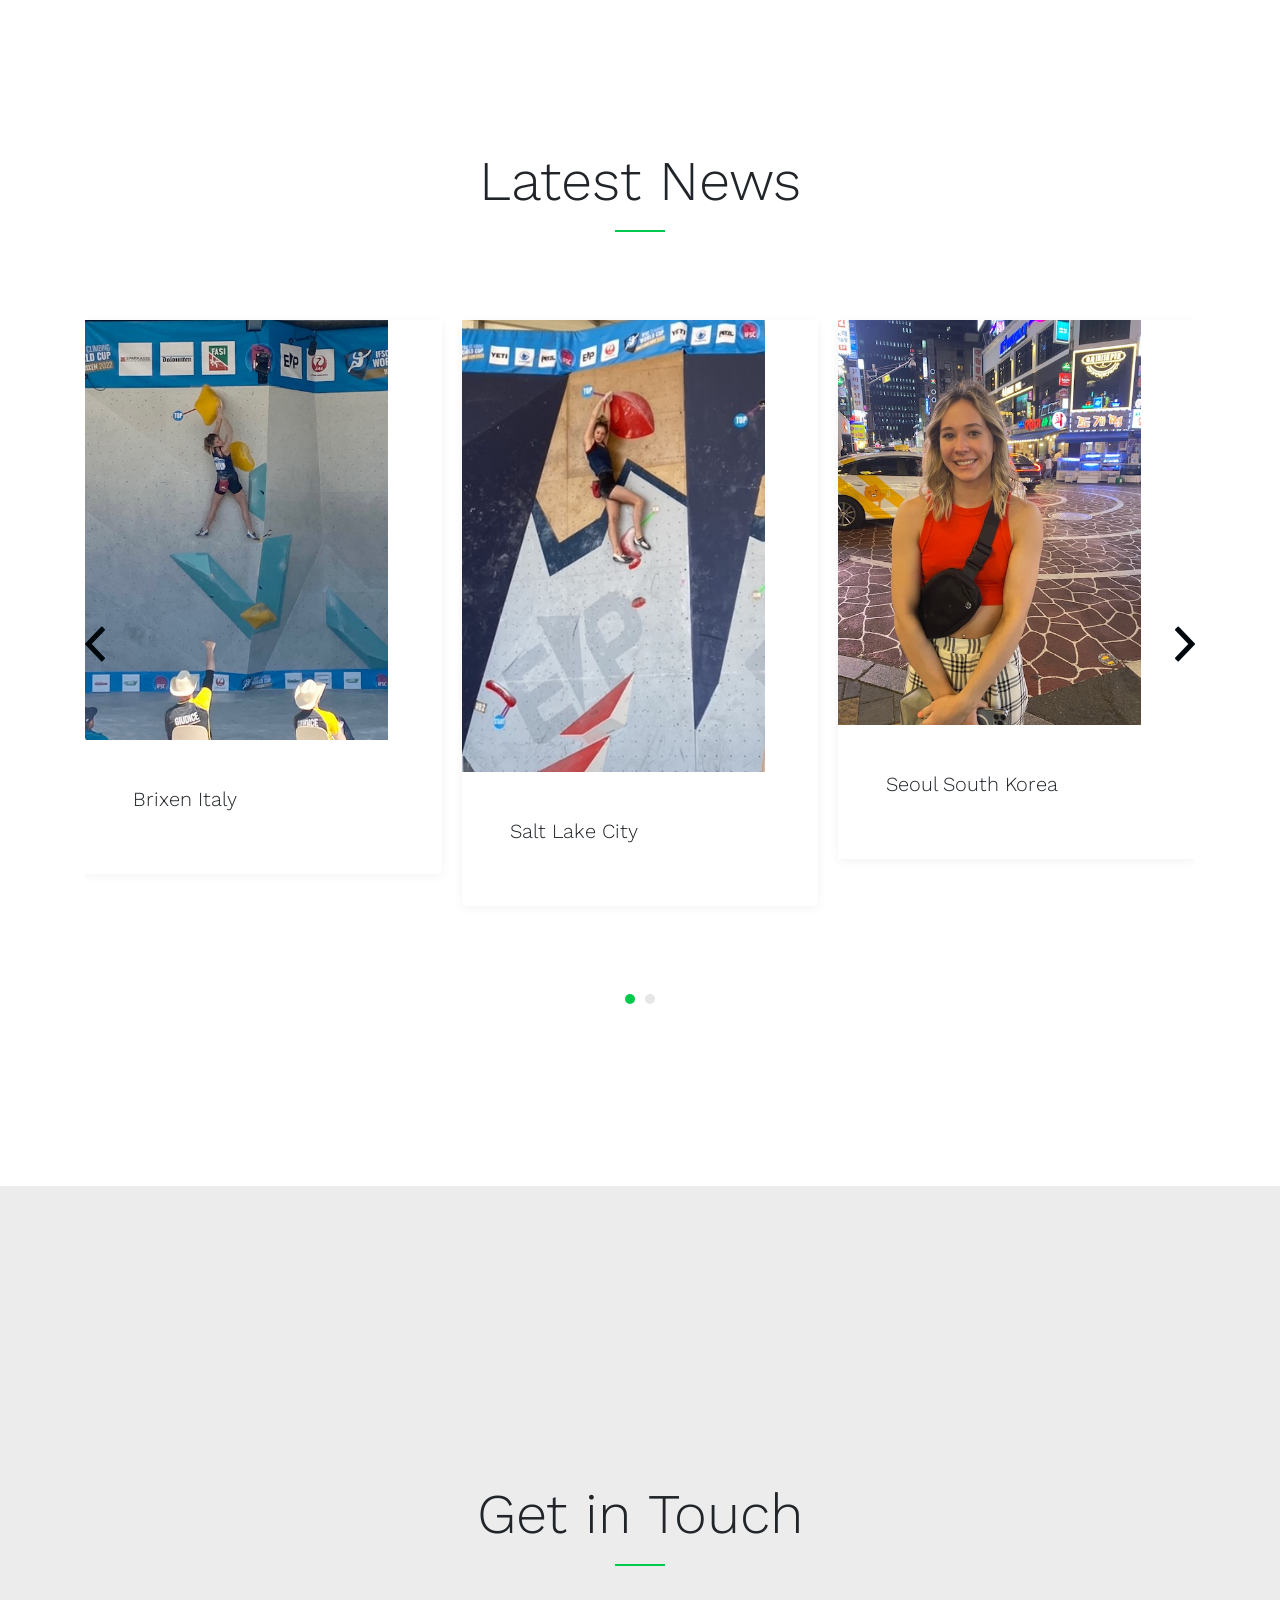
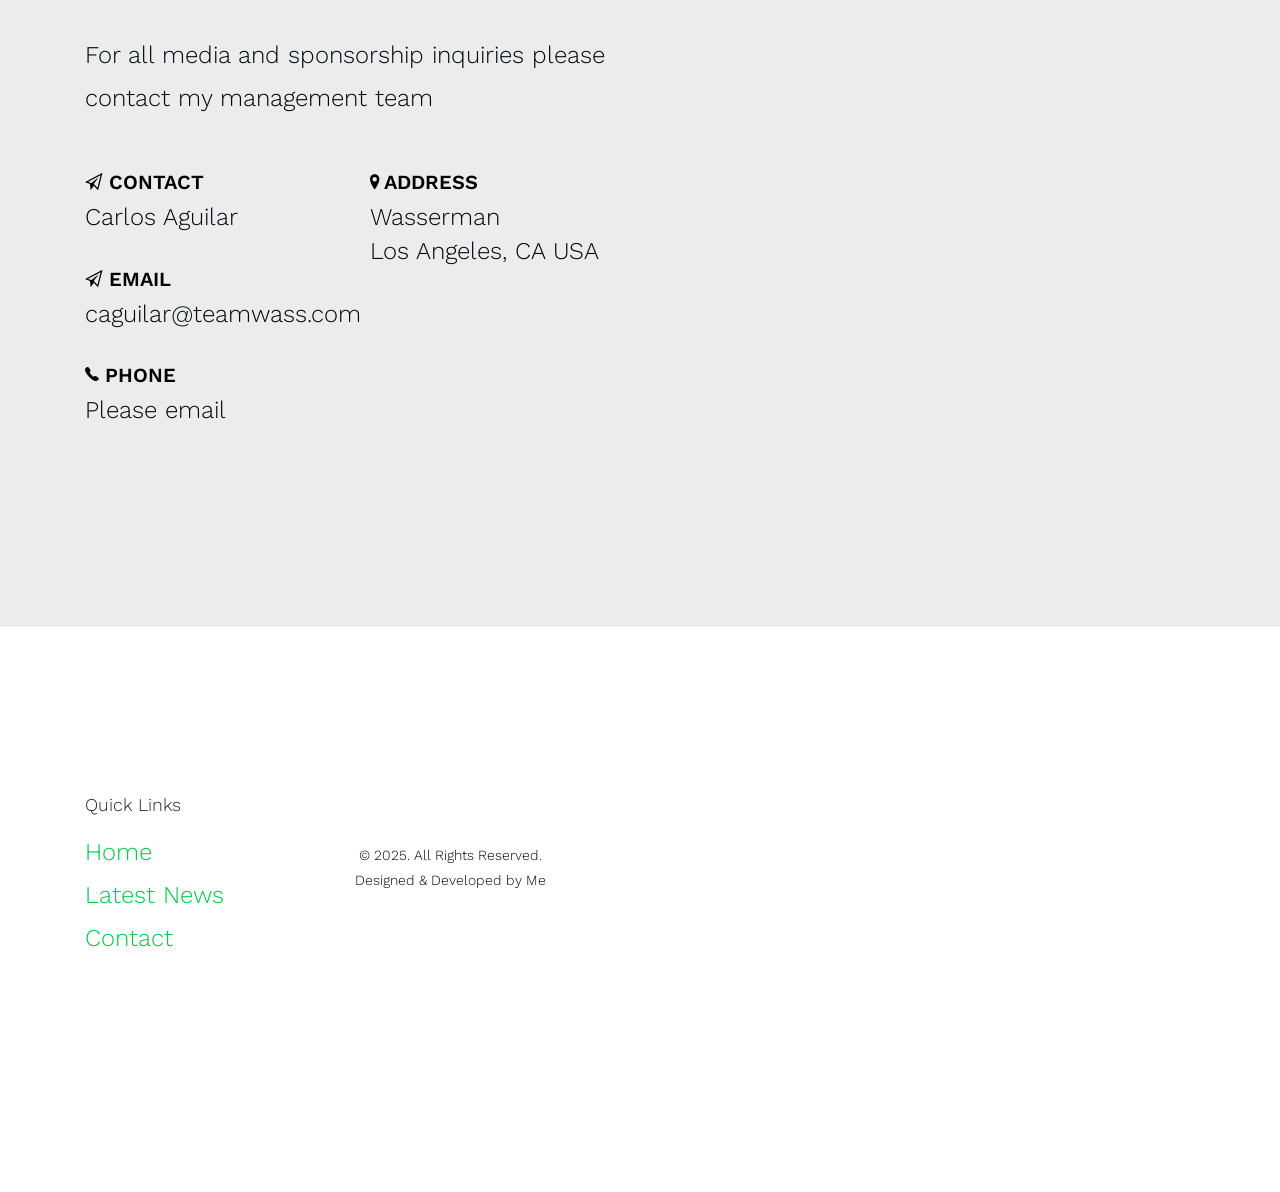
==== commit f957ae58: "Update index.html improving content" ====
--- a/index.html
+++ b/index.html
@@ -86,7 +86,7 @@
                   <img src="assets/images/person_2.jpg" alt="adriene" class="rounded-circle">
               </p>
 			  <p class="lead mb-4"><em>Adriene Akiko grew up in St Louis, where she first learned to Rock Climb. By age 8 she was competing in youth national level events and winning local adult competitions drawing attention from the local community. She currently lives in Centennial Colorado and trains at Movement - Centennial.</em></p>
-			  <p class="lead mb-4"><em>In 2024, she won the PanAmerican Championships in Bouldering, finished 2nd at the Elite National Championships, 3rd place at the Elite National Championships and completed in her second World Cup season.  Her sights are set on the 2028 Olympics.</em></p>
+			  <p class="lead mb-4"><em>The reigning 2024 Pan American Champion in Bouldering, she also secured 1st place in Lead and 2nd in Bouldering at the 2024 U.S. Team Trials. After completing her second World Cup season, she now has her sights firmly set on the 2028 Olympics.</em></p>
             </blockquote>
 
           </div>
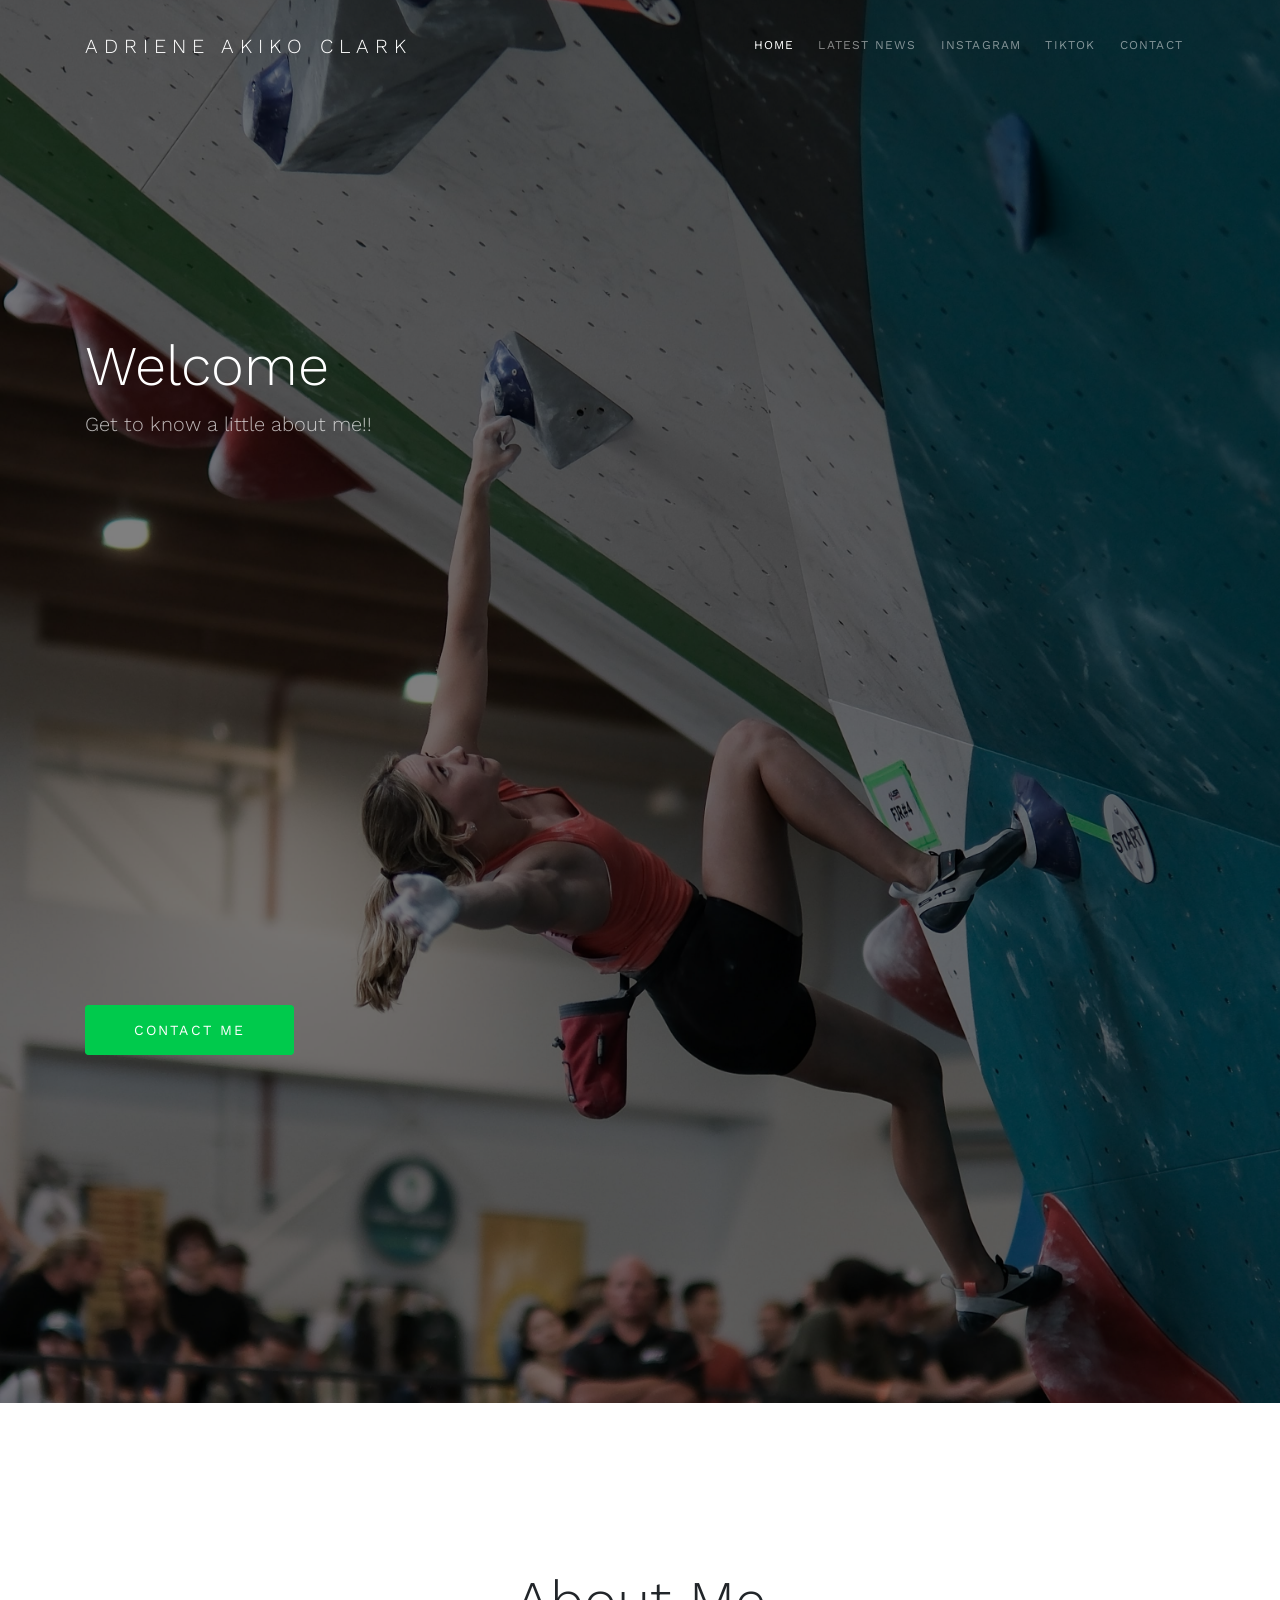
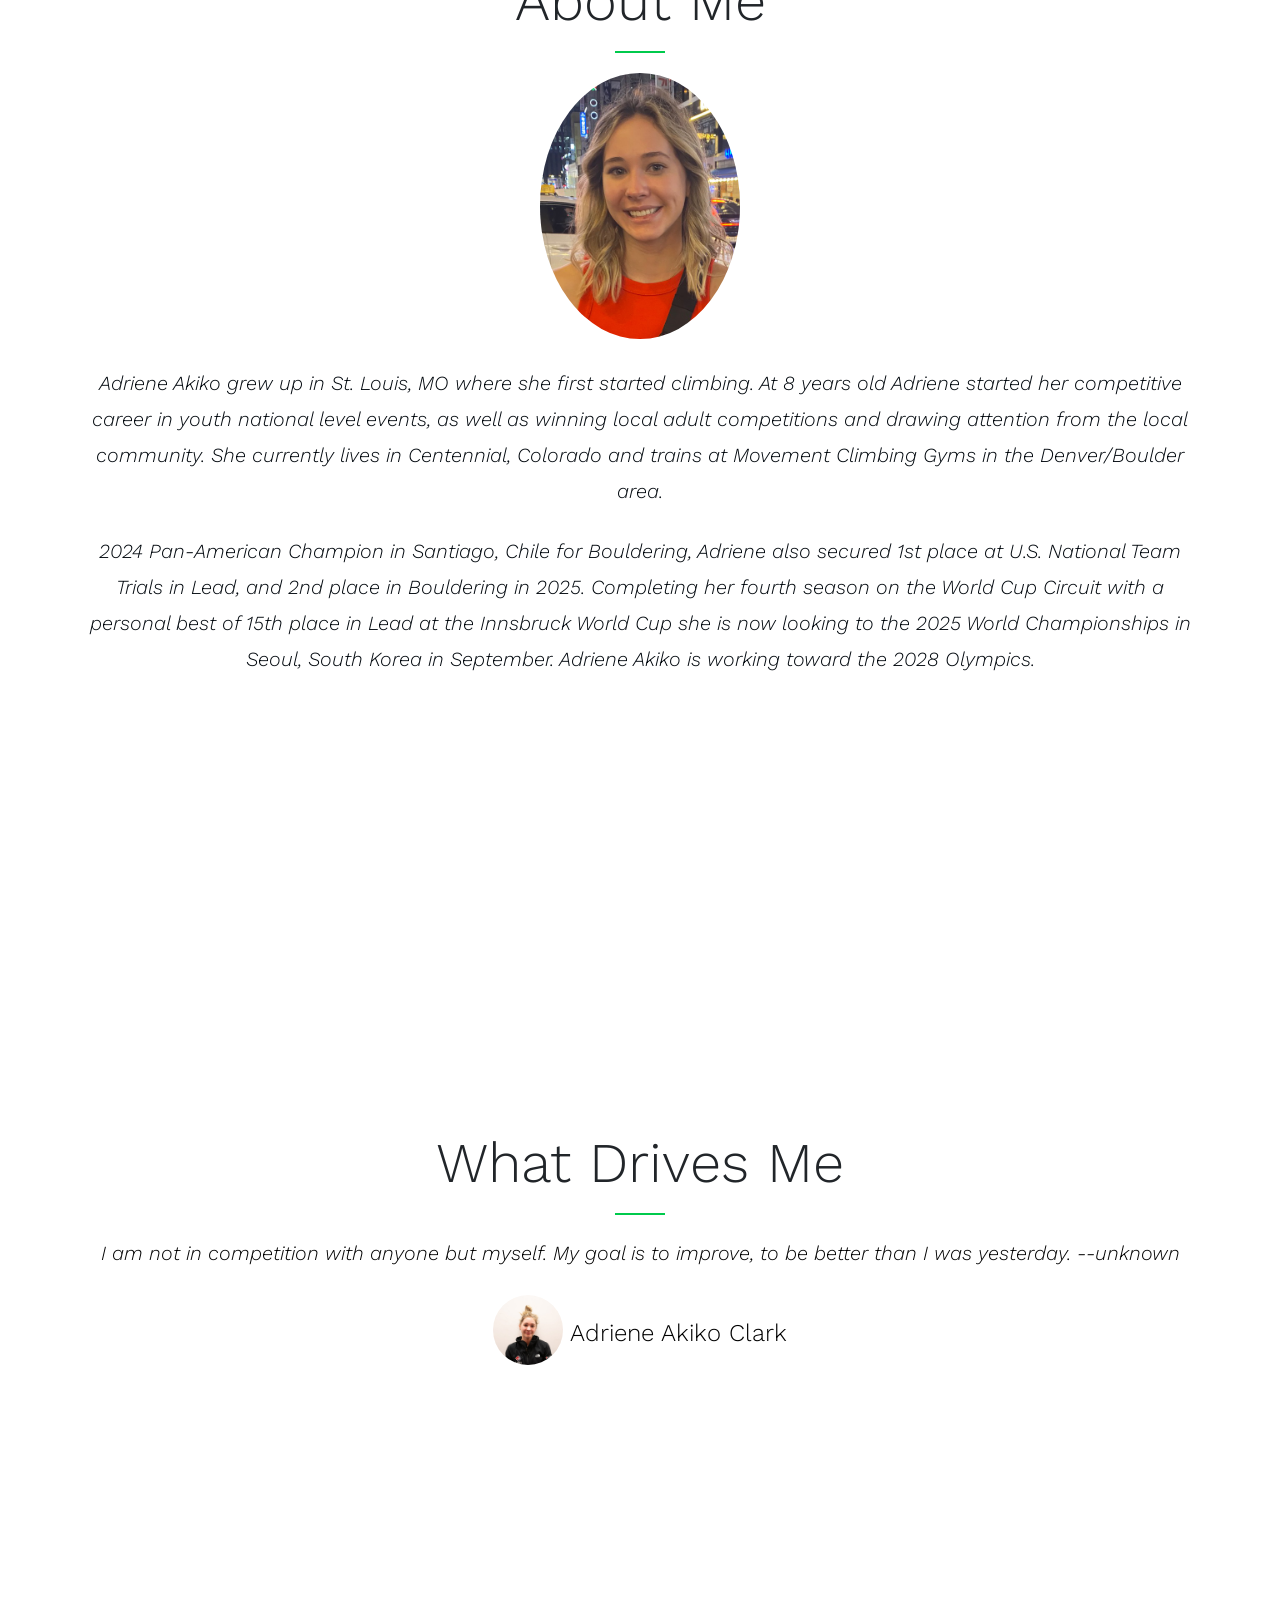
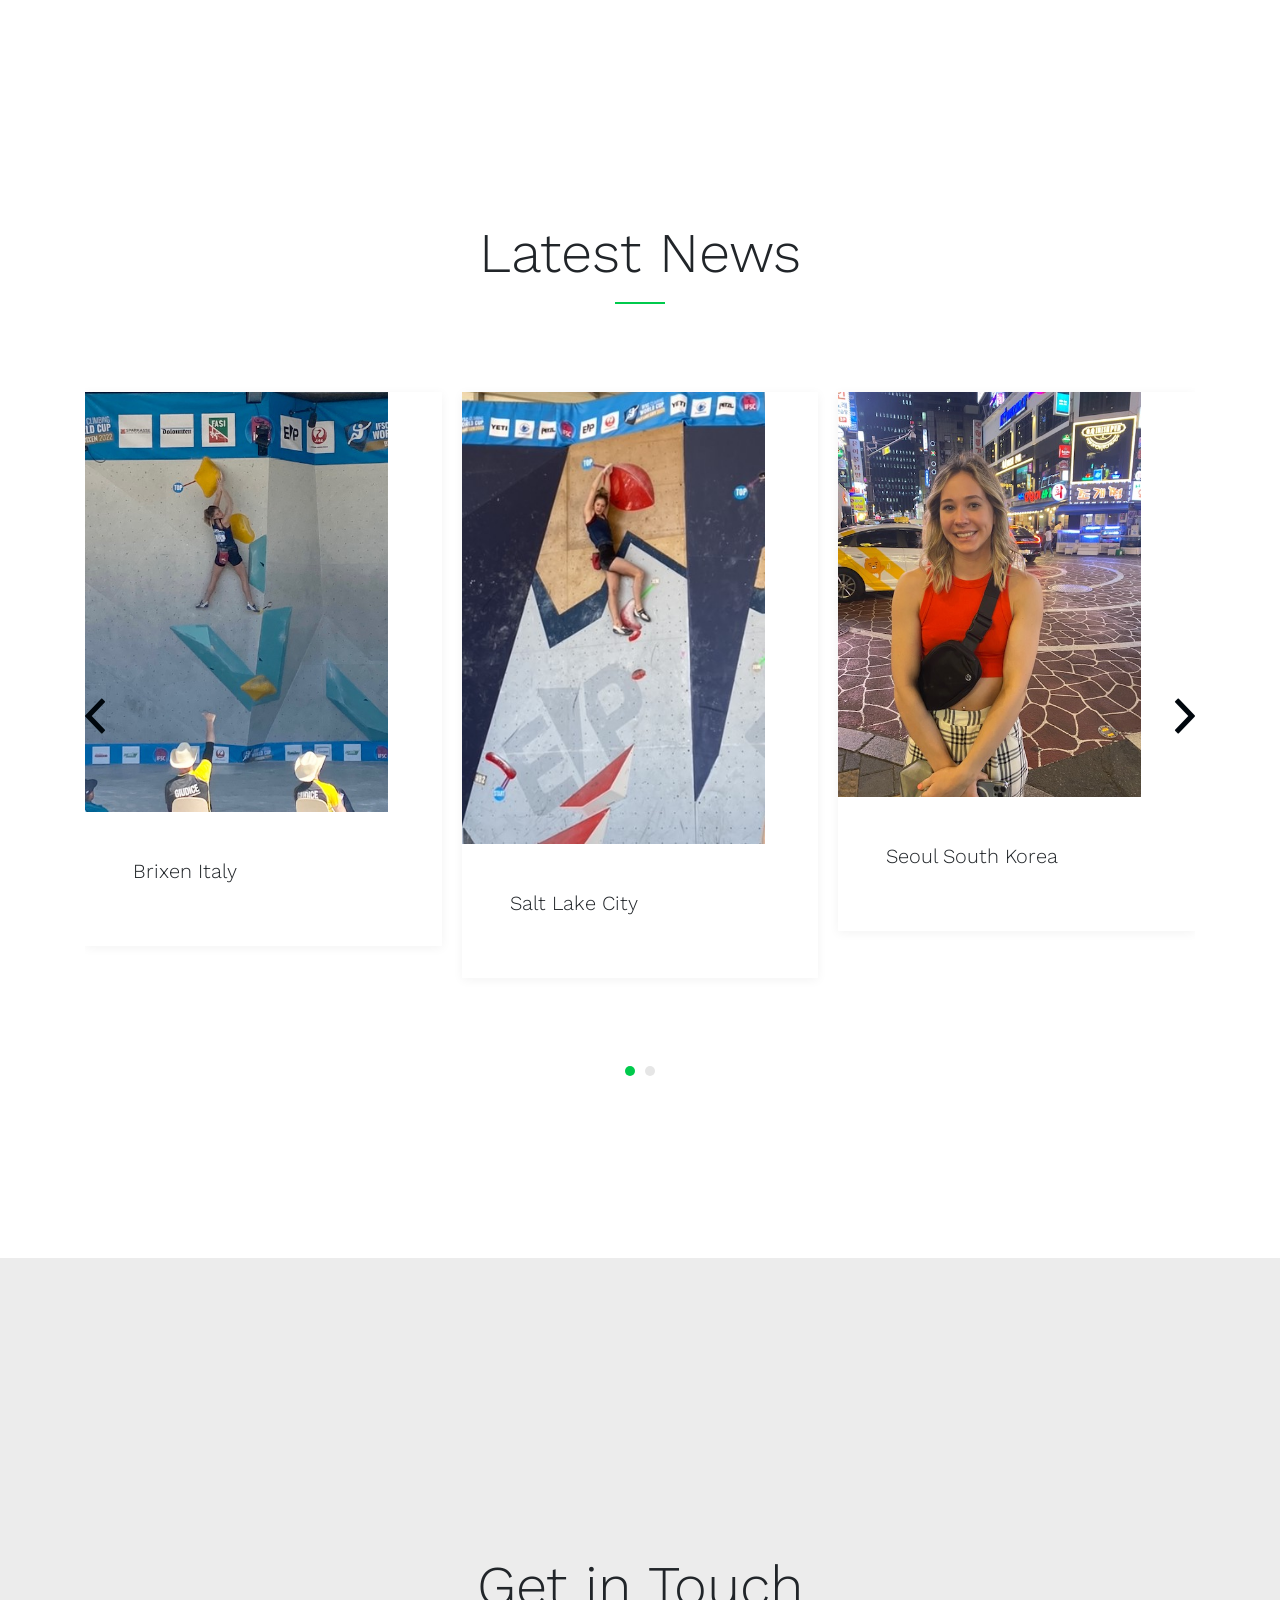
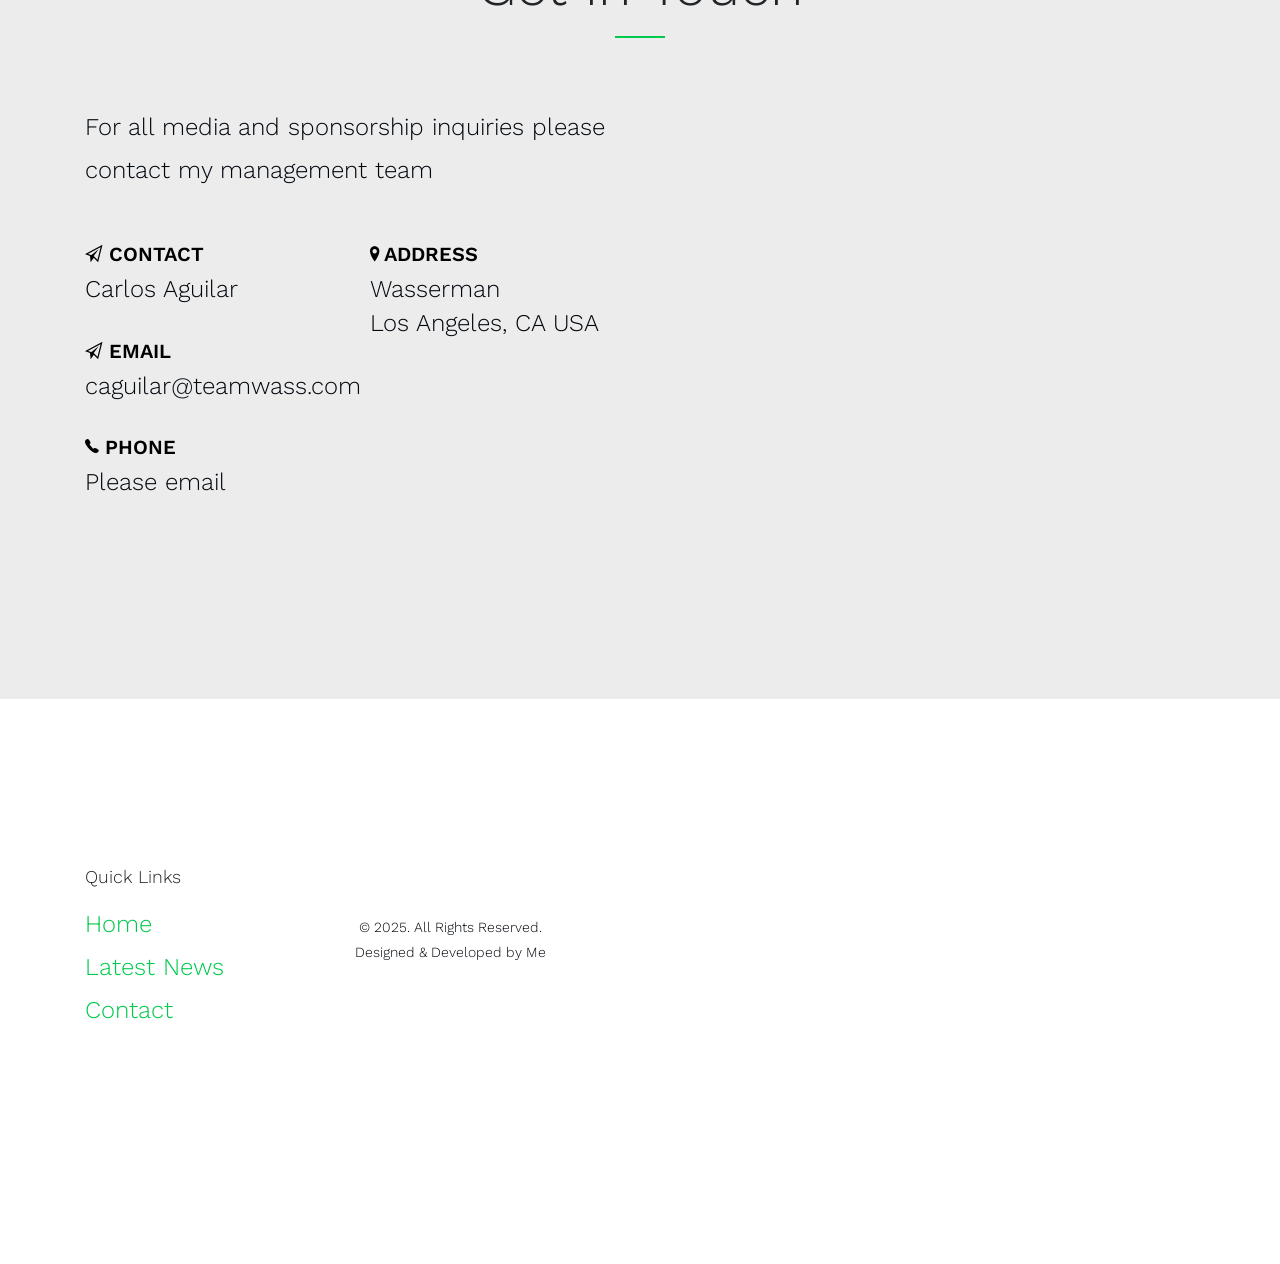
==== commit 433cb78a: "Update index.html conent updates 8/6" ====
--- a/index.html
+++ b/index.html
@@ -85,8 +85,10 @@
               <p class="probootstrap-author">
                   <img src="assets/images/person_2.jpg" alt="adriene" class="rounded-circle">
               </p>
-			  <p class="lead mb-4"><em>Adriene Akiko grew up in St Louis, where she first learned to Rock Climb. By age 8 she was competing in youth national level events and winning local adult competitions drawing attention from the local community. She currently lives in Centennial Colorado and trains at Movement - Centennial.</em></p>
-			  <p class="lead mb-4"><em>The reigning 2024 Pan American Champion in Bouldering, she also secured 1st place in Lead and 2nd in Bouldering at the 2024 U.S. Team Trials. After completing her second World Cup season, she now has her sights firmly set on the 2028 Olympics.</em></p>
+			  <p class="lead mb-4"><em>Adriene Akiko grew up in St. Louis, MO where she first started climbing. At 8 years old Adriene started her competitive career in youth national level events, as well as winning local adult competitions and drawing attention from the local community. She currently lives in Centennial, Colorado and trains at Movement Climbing Gyms in the Denver/Boulder area.</em></p>
+			  <p class="lead mb-4"><em>2024 Pan-American Champion in Santiago, Chile for Bouldering, Adriene also secured 1st place at U.S. National Team Trials in Lead, and 2nd place in Bouldering in 2025.
+Completing her fourth season on the World Cup Circuit with a personal best of 15th place in Lead at the Innsbruck World Cup she is now looking to the 2025 World Championships in Seoul, South Korea in September.
+Adriene Akiko is working toward the 2028 Olympics.</em></p>
             </blockquote>
 
           </div>
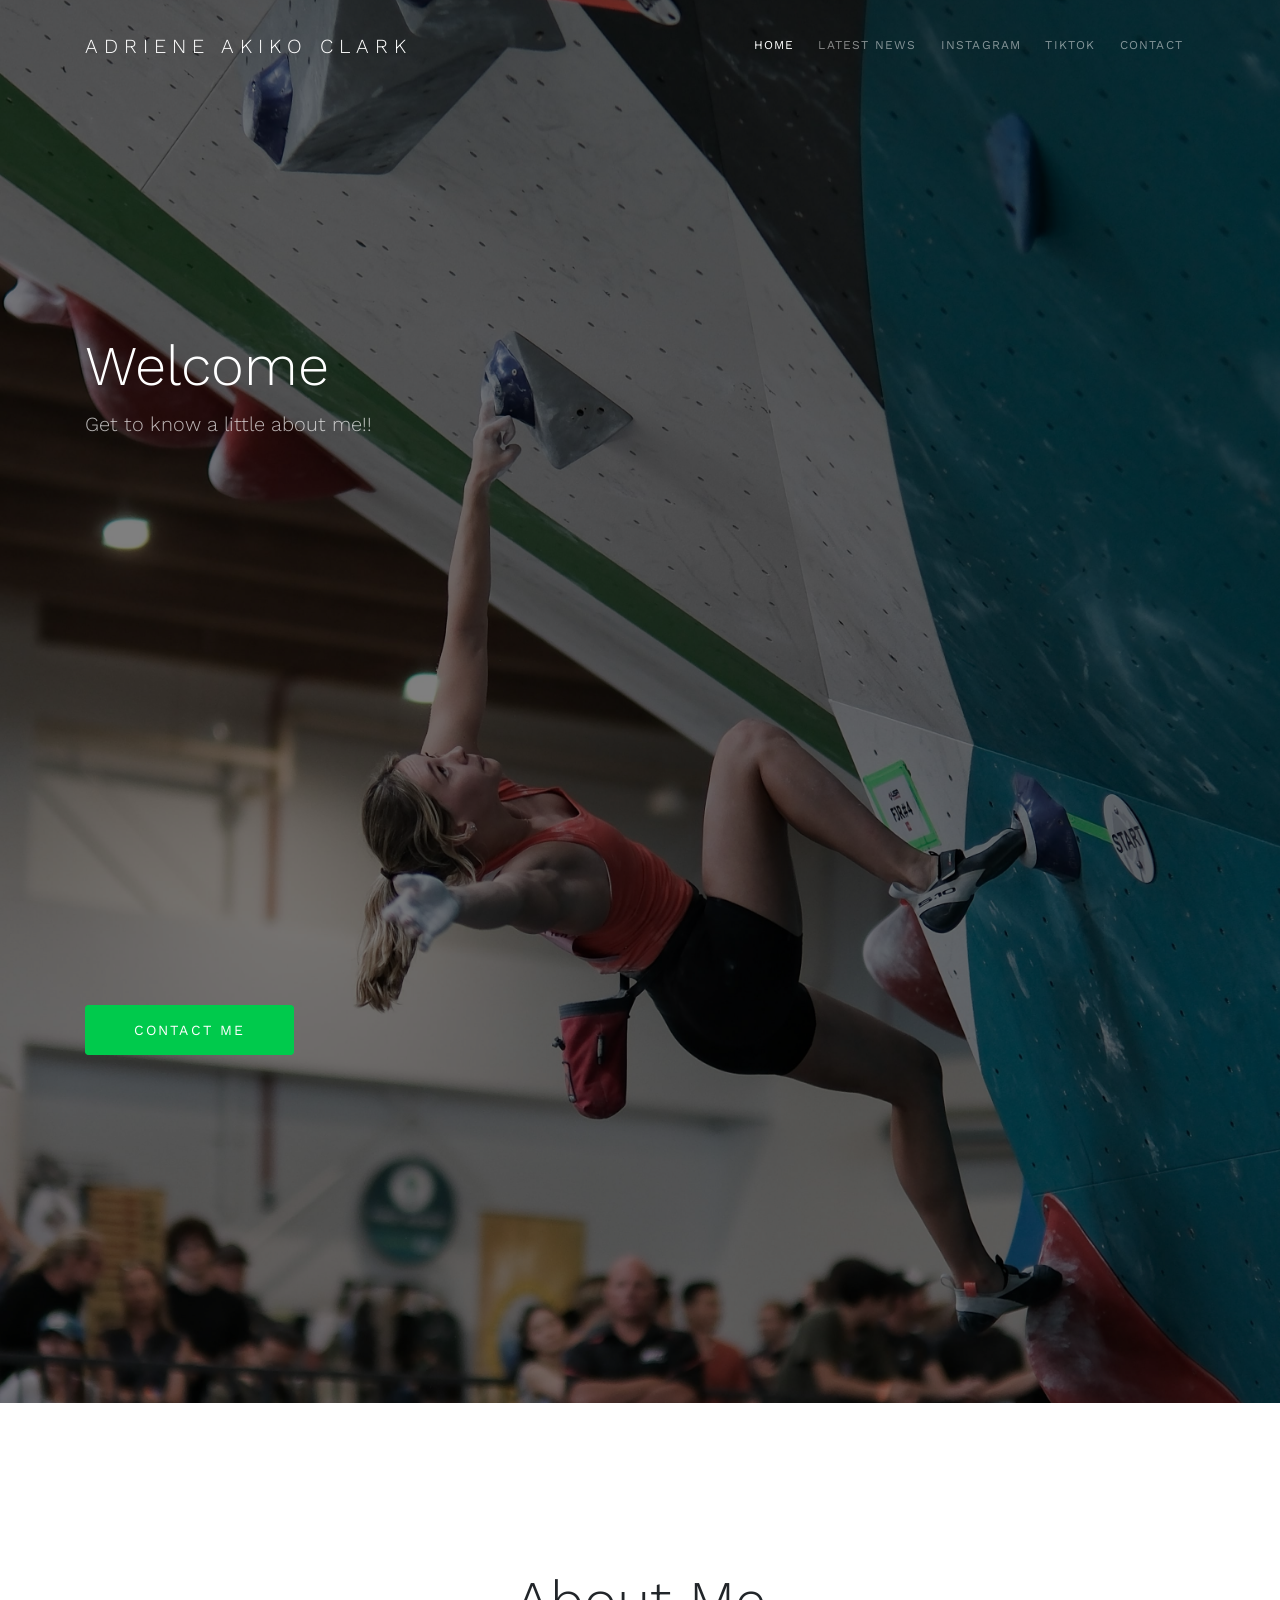
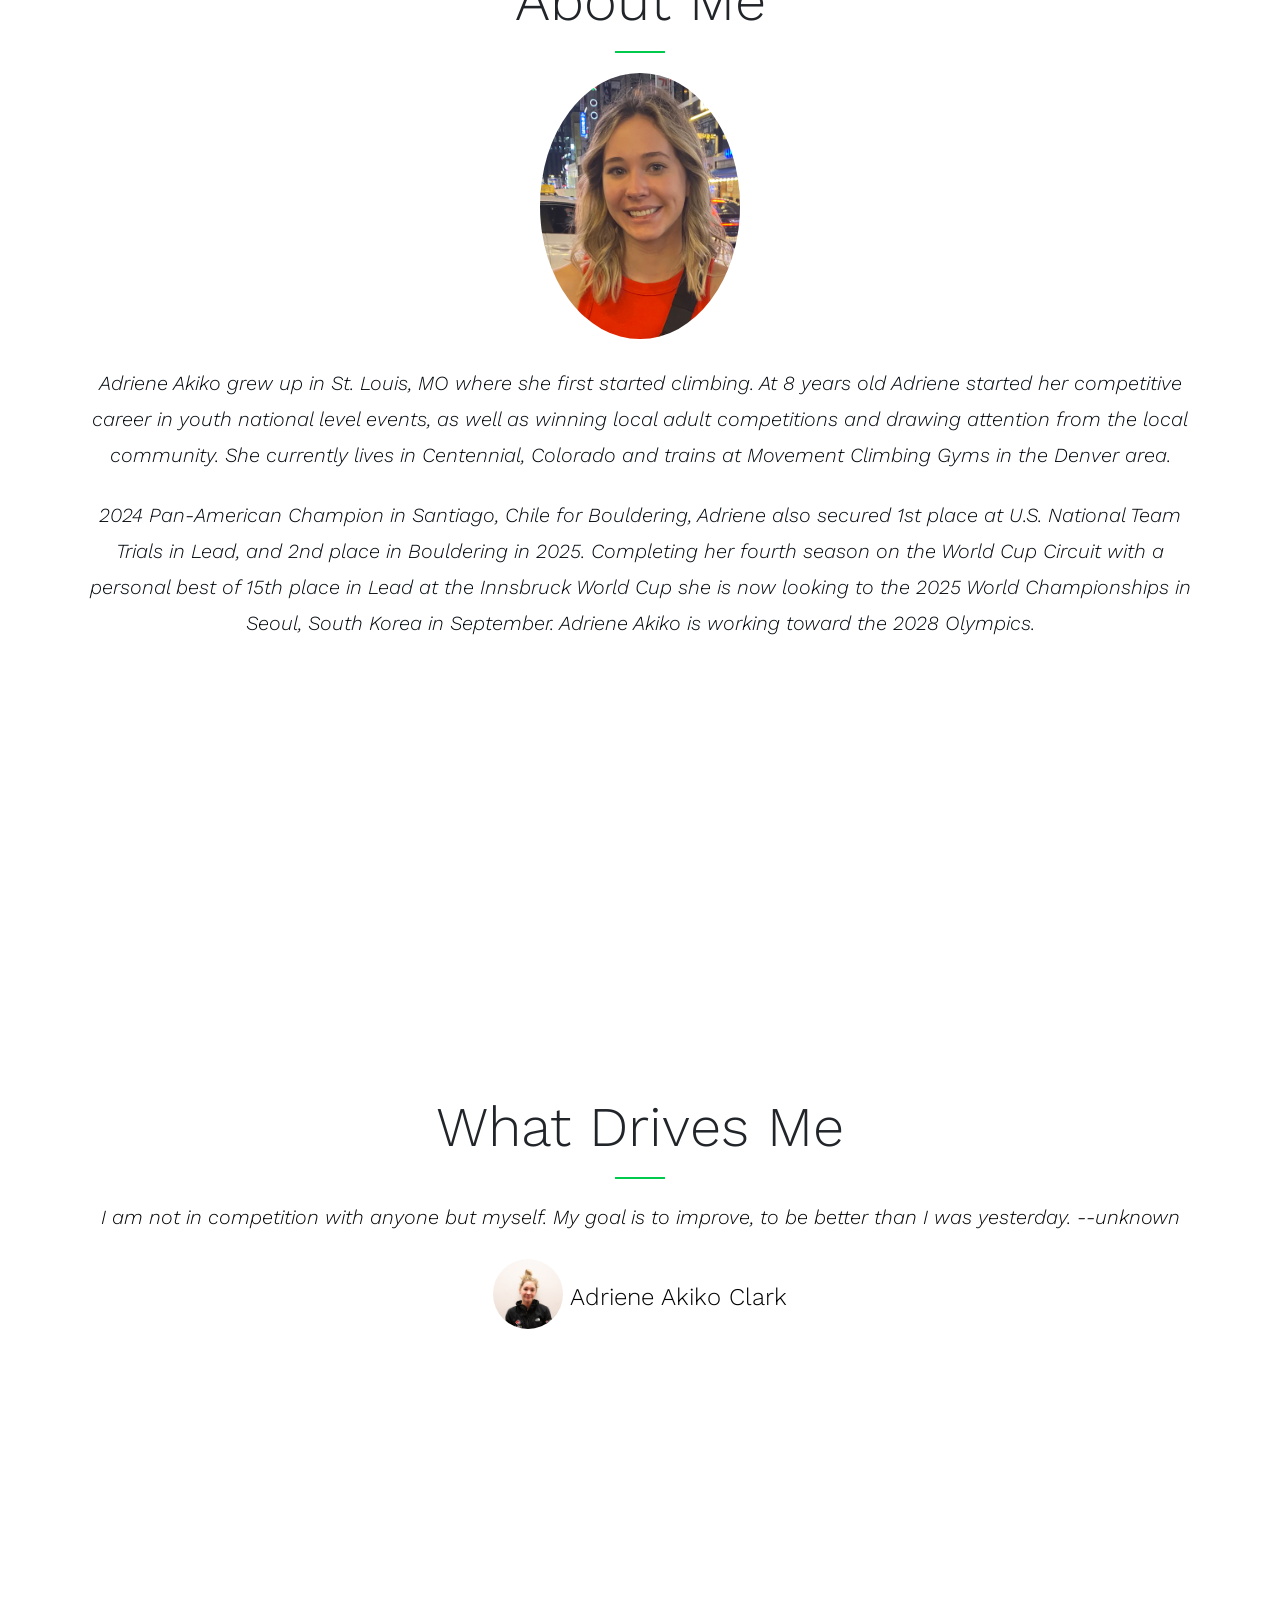
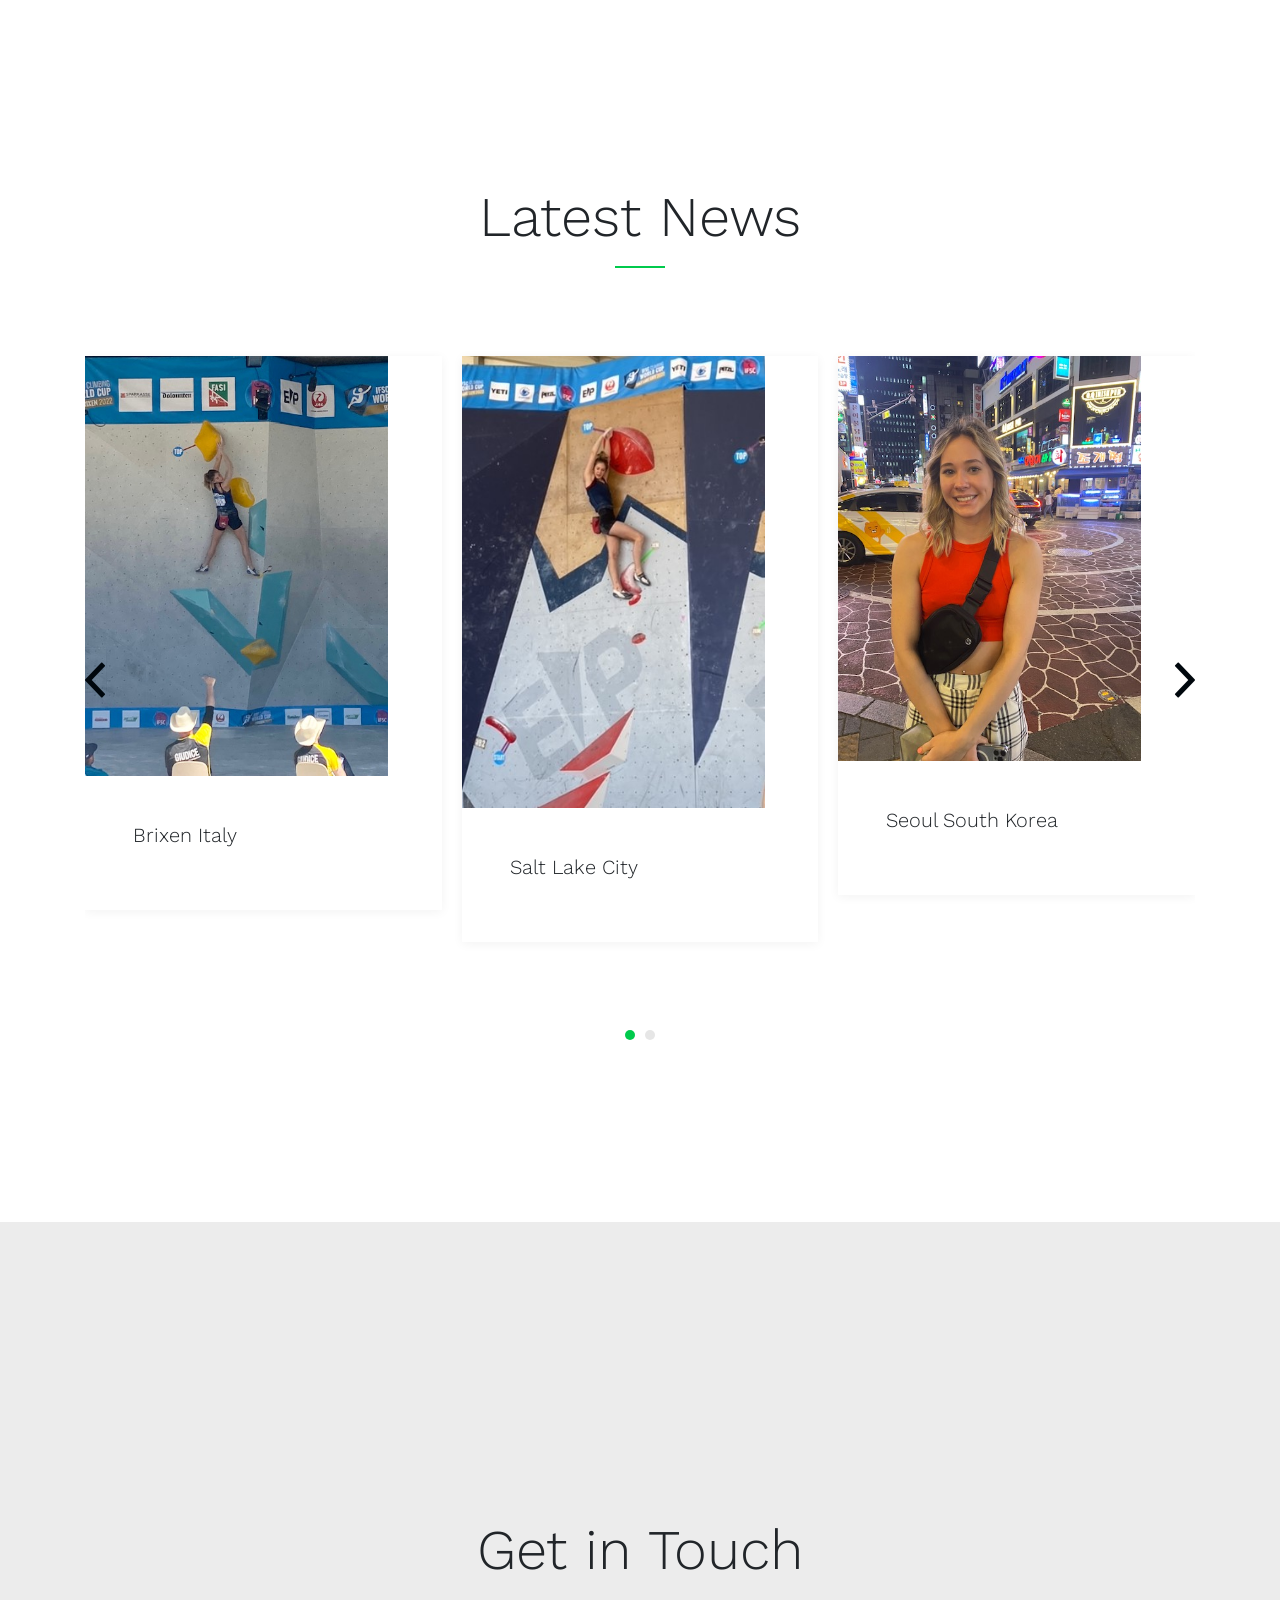
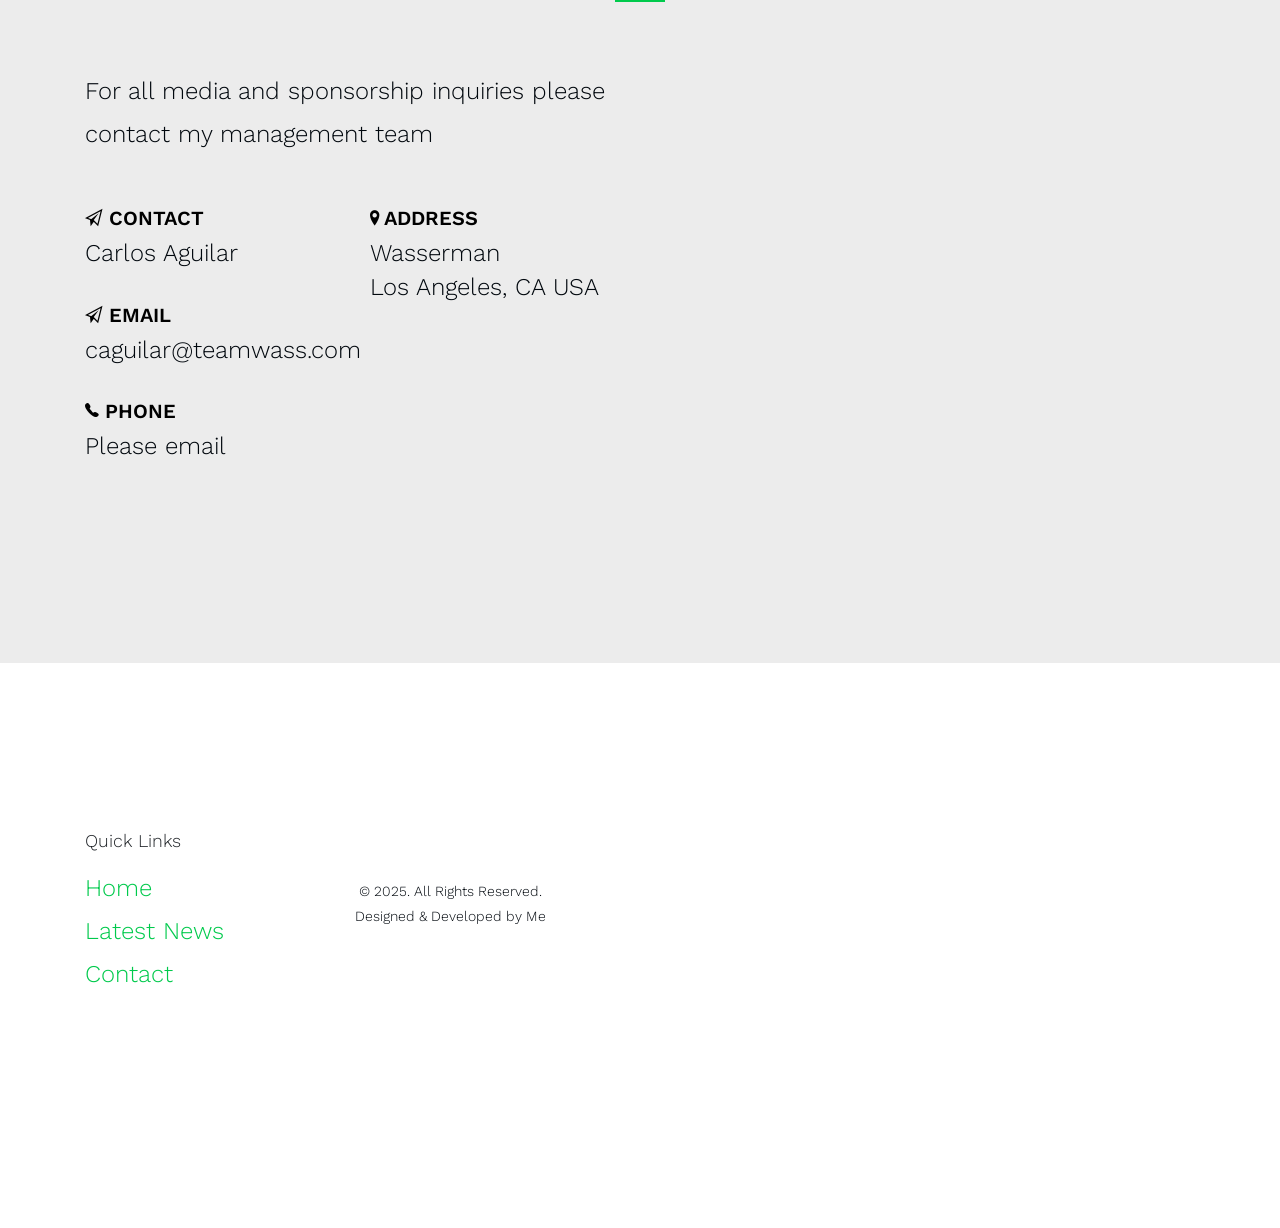
==== commit 10749a80: "Update index.html" ====
--- a/index.html
+++ b/index.html
@@ -85,9 +85,8 @@
               <p class="probootstrap-author">
                   <img src="assets/images/person_2.jpg" alt="adriene" class="rounded-circle">
               </p>
-			  <p class="lead mb-4"><em>Adriene Akiko grew up in St. Louis, MO where she first started climbing. At 8 years old Adriene started her competitive career in youth national level events, as well as winning local adult competitions and drawing attention from the local community. She currently lives in Centennial, Colorado and trains at Movement Climbing Gyms in the Denver/Boulder area.</em></p>
-			  <p class="lead mb-4"><em>2024 Pan-American Champion in Santiago, Chile for Bouldering, Adriene also secured 1st place at U.S. National Team Trials in Lead, and 2nd place in Bouldering in 2025.
-Completing her fourth season on the World Cup Circuit with a personal best of 15th place in Lead at the Innsbruck World Cup she is now looking to the 2025 World Championships in Seoul, South Korea in September.
+		<p class="lead mb-4"><em>Adriene Akiko grew up in St. Louis, MO where she first started climbing. At 8 years old Adriene started her competitive career in youth national level events, as well as winning local adult competitions and drawing attention from the local community. She currently lives in Centennial, Colorado and trains at Movement Climbing Gyms in the Denver area.</em></p>
+		<p class="lead mb-4"><em>2024 Pan-American Champion in Santiago, Chile for Bouldering, Adriene also secured 1st place at U.S. National Team Trials in Lead, and 2nd place in Bouldering in 2025. Completing her fourth season on the World Cup Circuit with a personal best of 15th place in Lead at the Innsbruck World Cup she is now looking to the 2025 World Championships in Seoul, South Korea in September.
 Adriene Akiko is working toward the 2028 Olympics.</em></p>
             </blockquote>
 
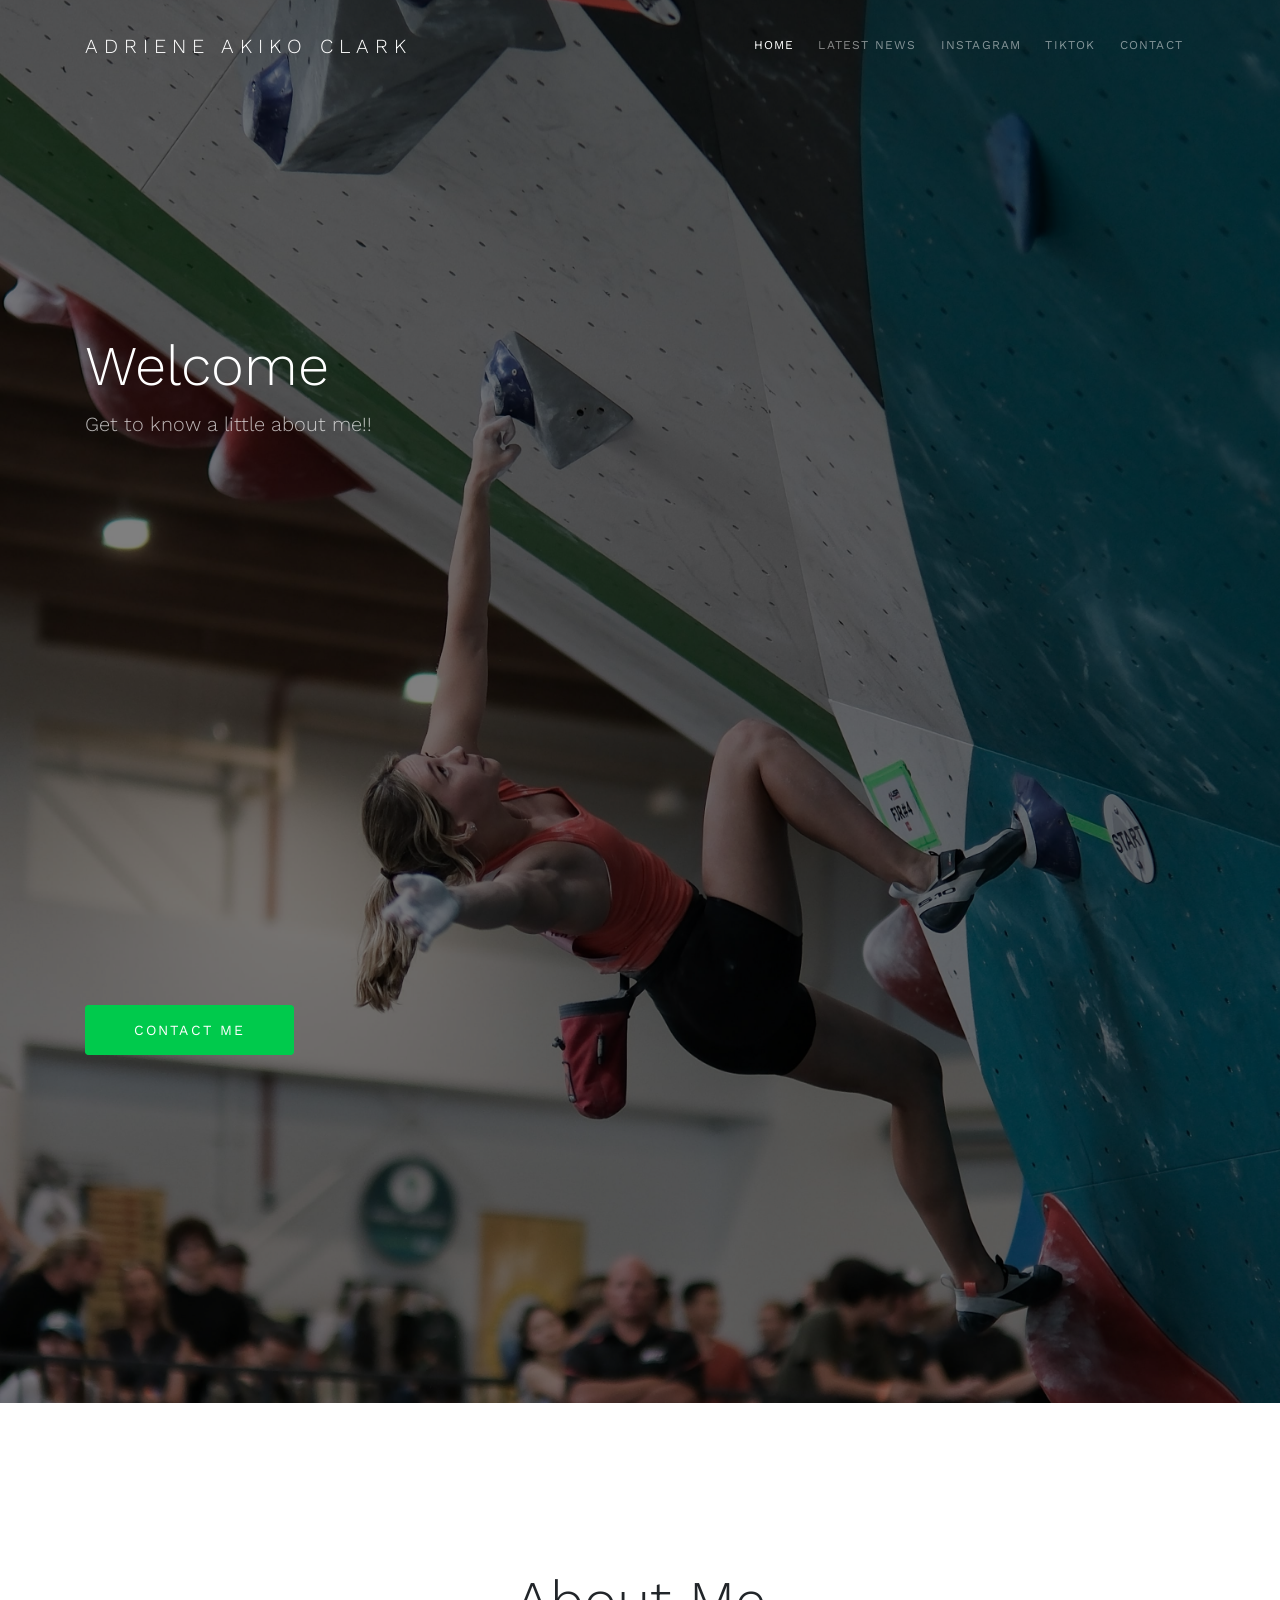
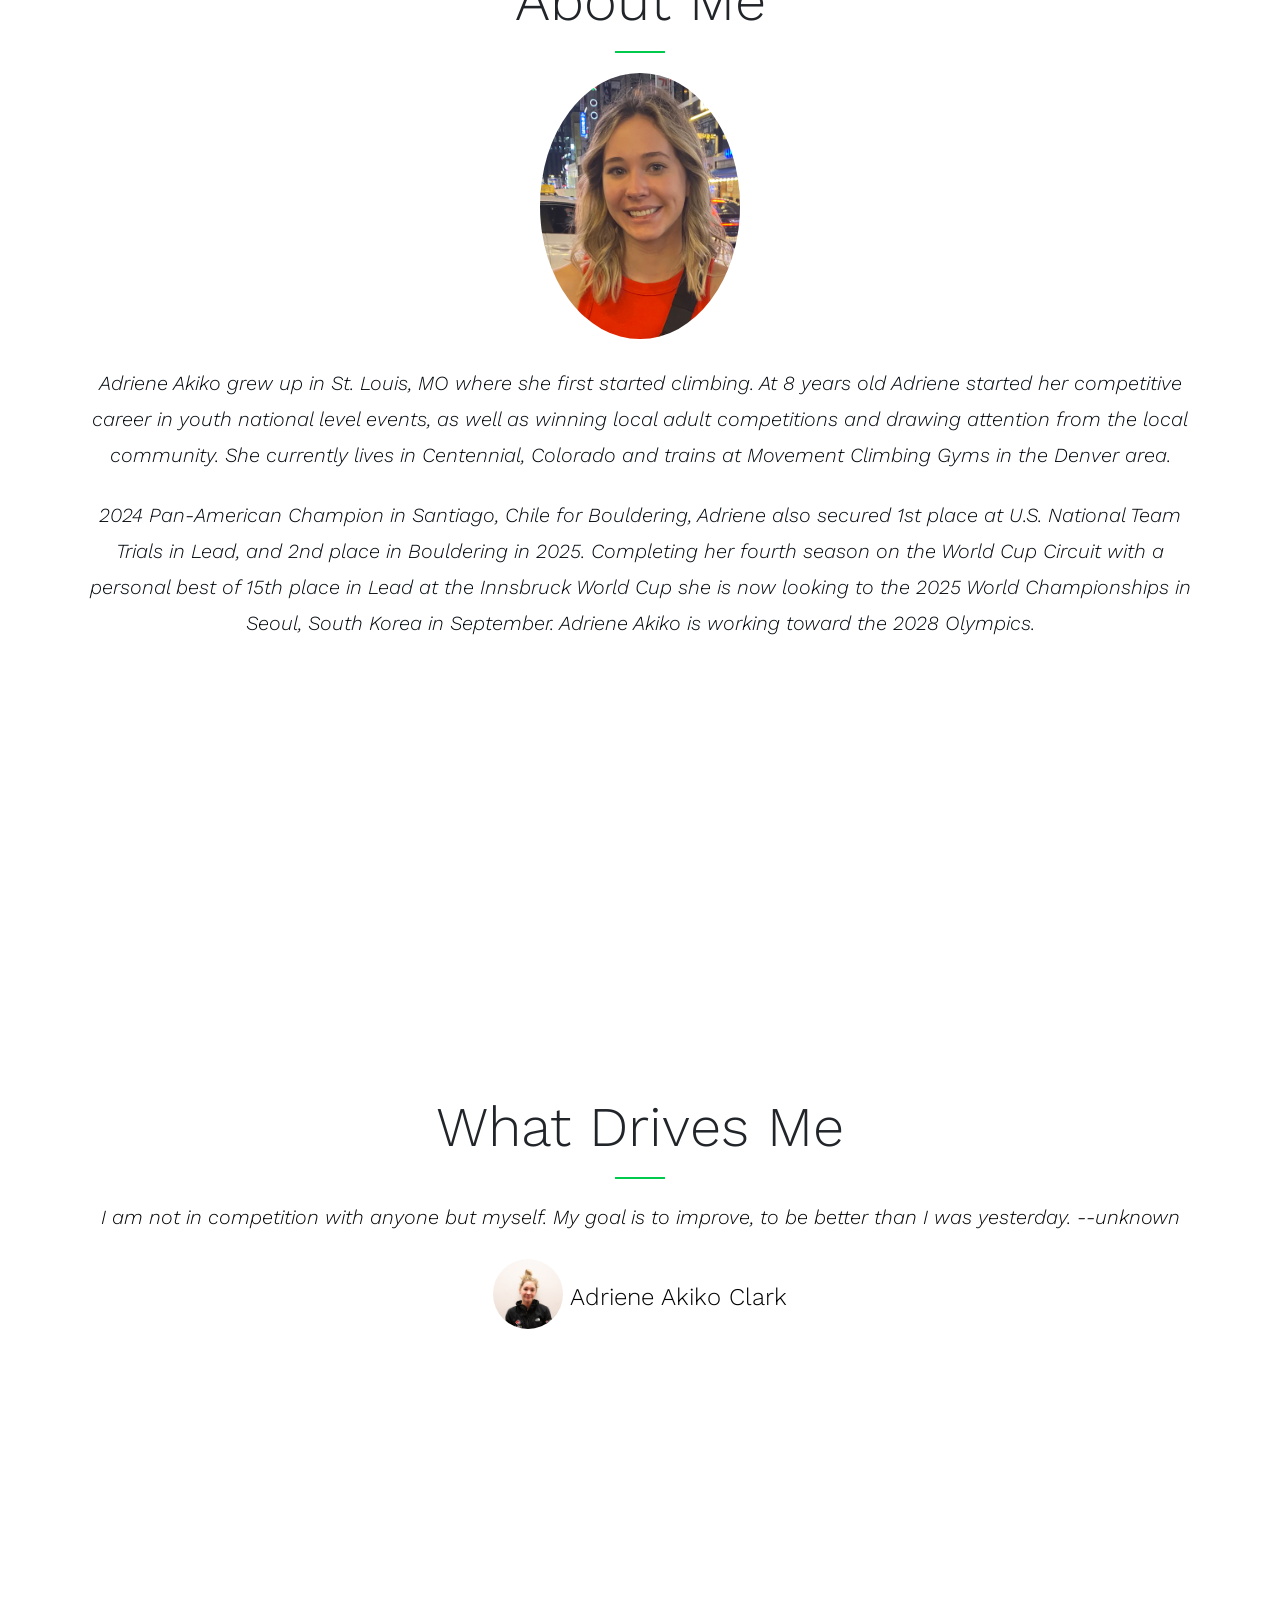
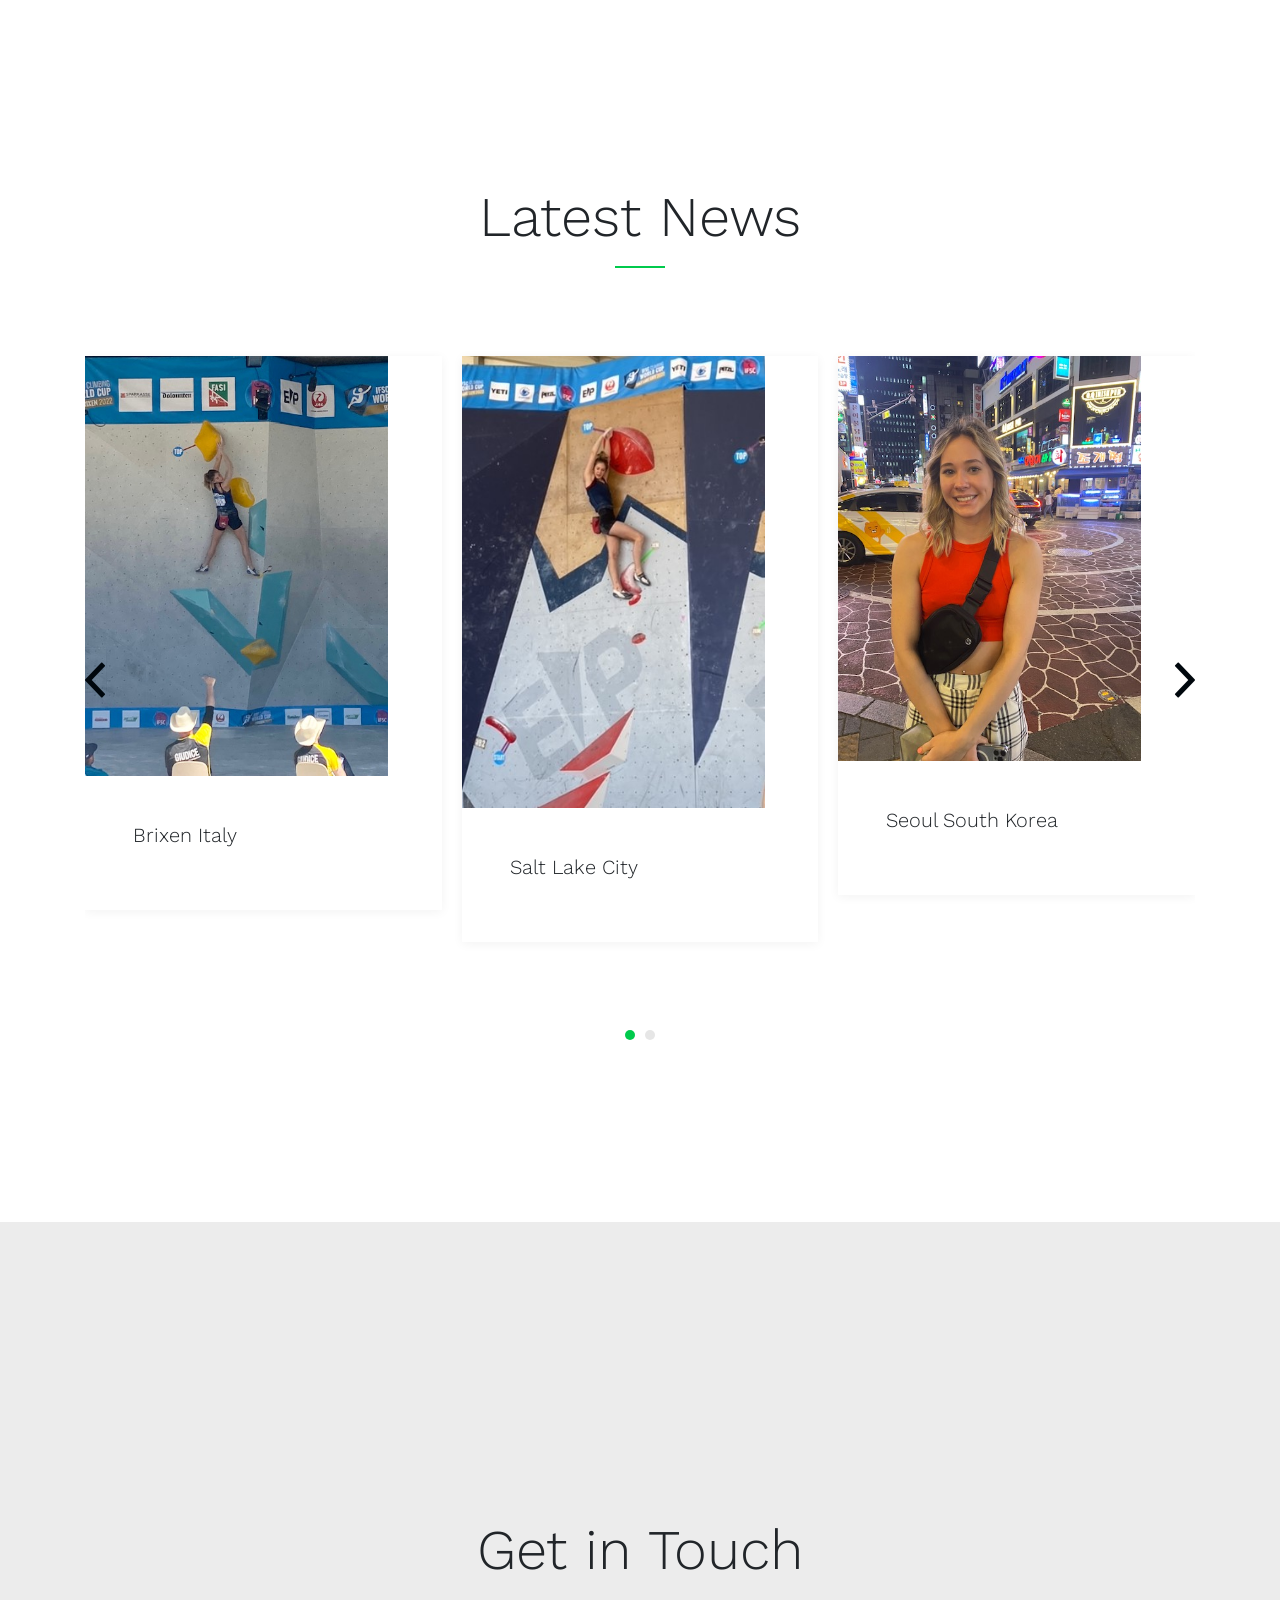
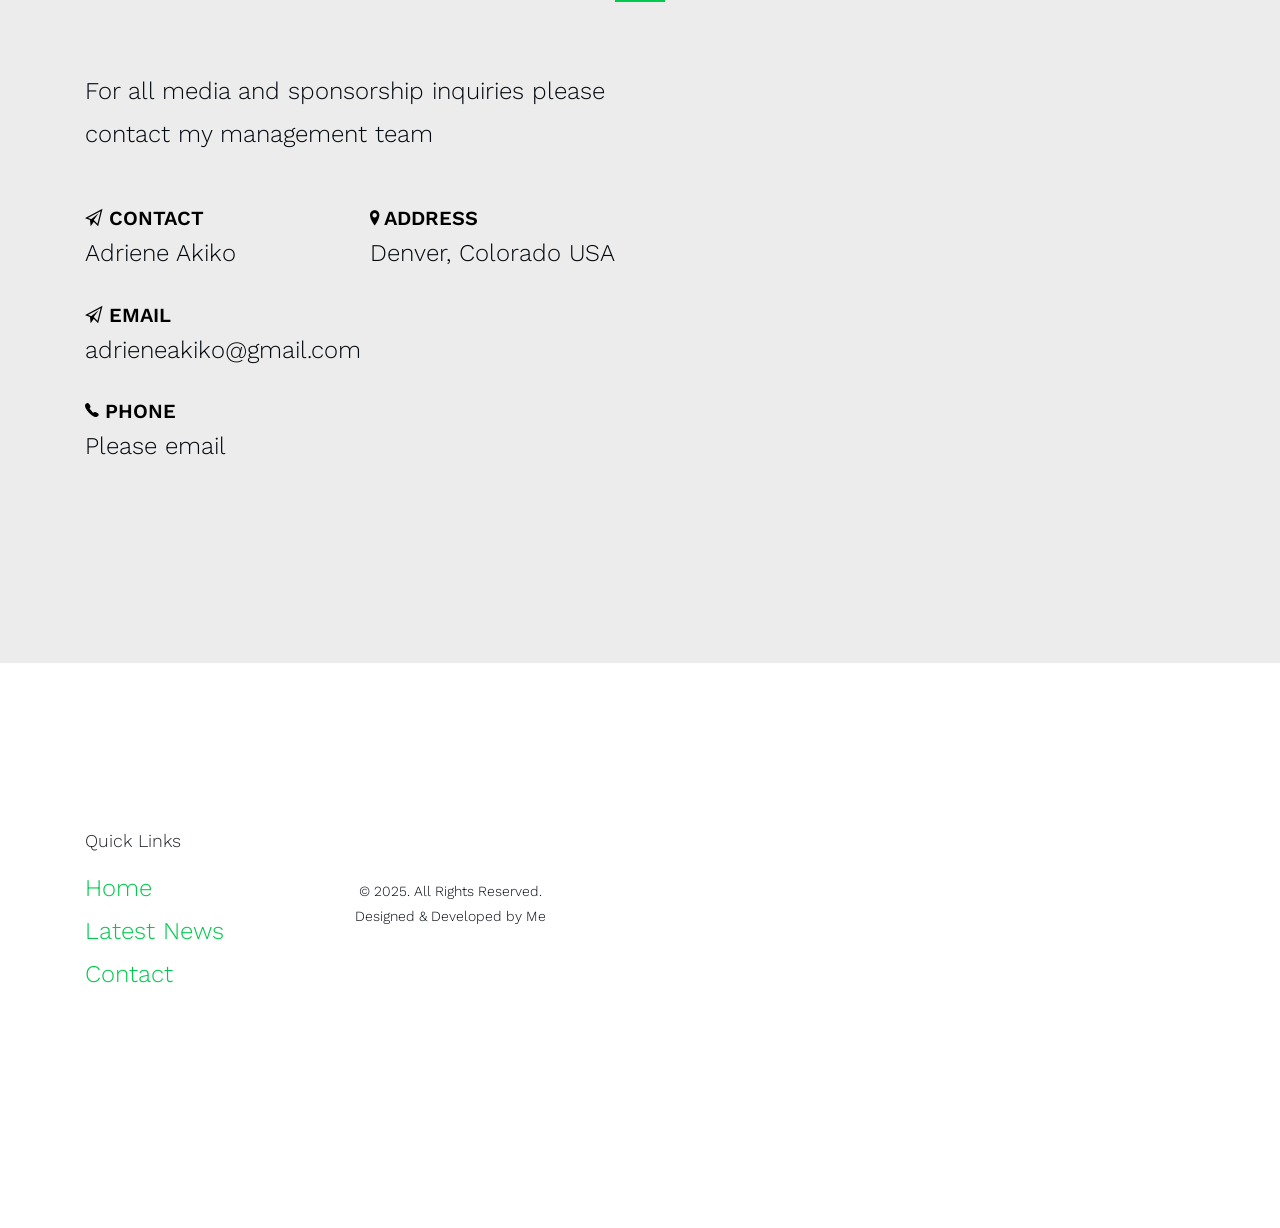
==== commit dcaab1c9: "Update contact information for Adriene Akiko content agent updates" ====
--- a/index.html
+++ b/index.html
@@ -205,11 +205,11 @@
                 <ul class="probootstrap-contact-details">
                   <li>
                     <span class="text-uppercase"><span class="ion-paper-airplane"></span> Contact</span>
-                    Carlos Aguilar
+                    Adriene Akiko
                   </li>
 				  <li>
                     <span class="text-uppercase"><span class="ion-paper-airplane"></span> Email</span>
-                    caguilar@teamwass.com
+                    adrieneakiko@gmail.com
                   </li>
                   <li>
                     <span class="text-uppercase"><span class="ion-ios-telephone"></span> Phone</span>
@@ -221,7 +221,7 @@
                 <ul class="probootstrap-contact-details">
                   <li>
                     <span class="text-uppercase"><span class="ion-location"></span> Address</span>
-                    Wasserman<br>Los Angeles, CA USA <br>
+                    Denver, Colorado USA <br>
                   </li>
                 </ul>
               </div>
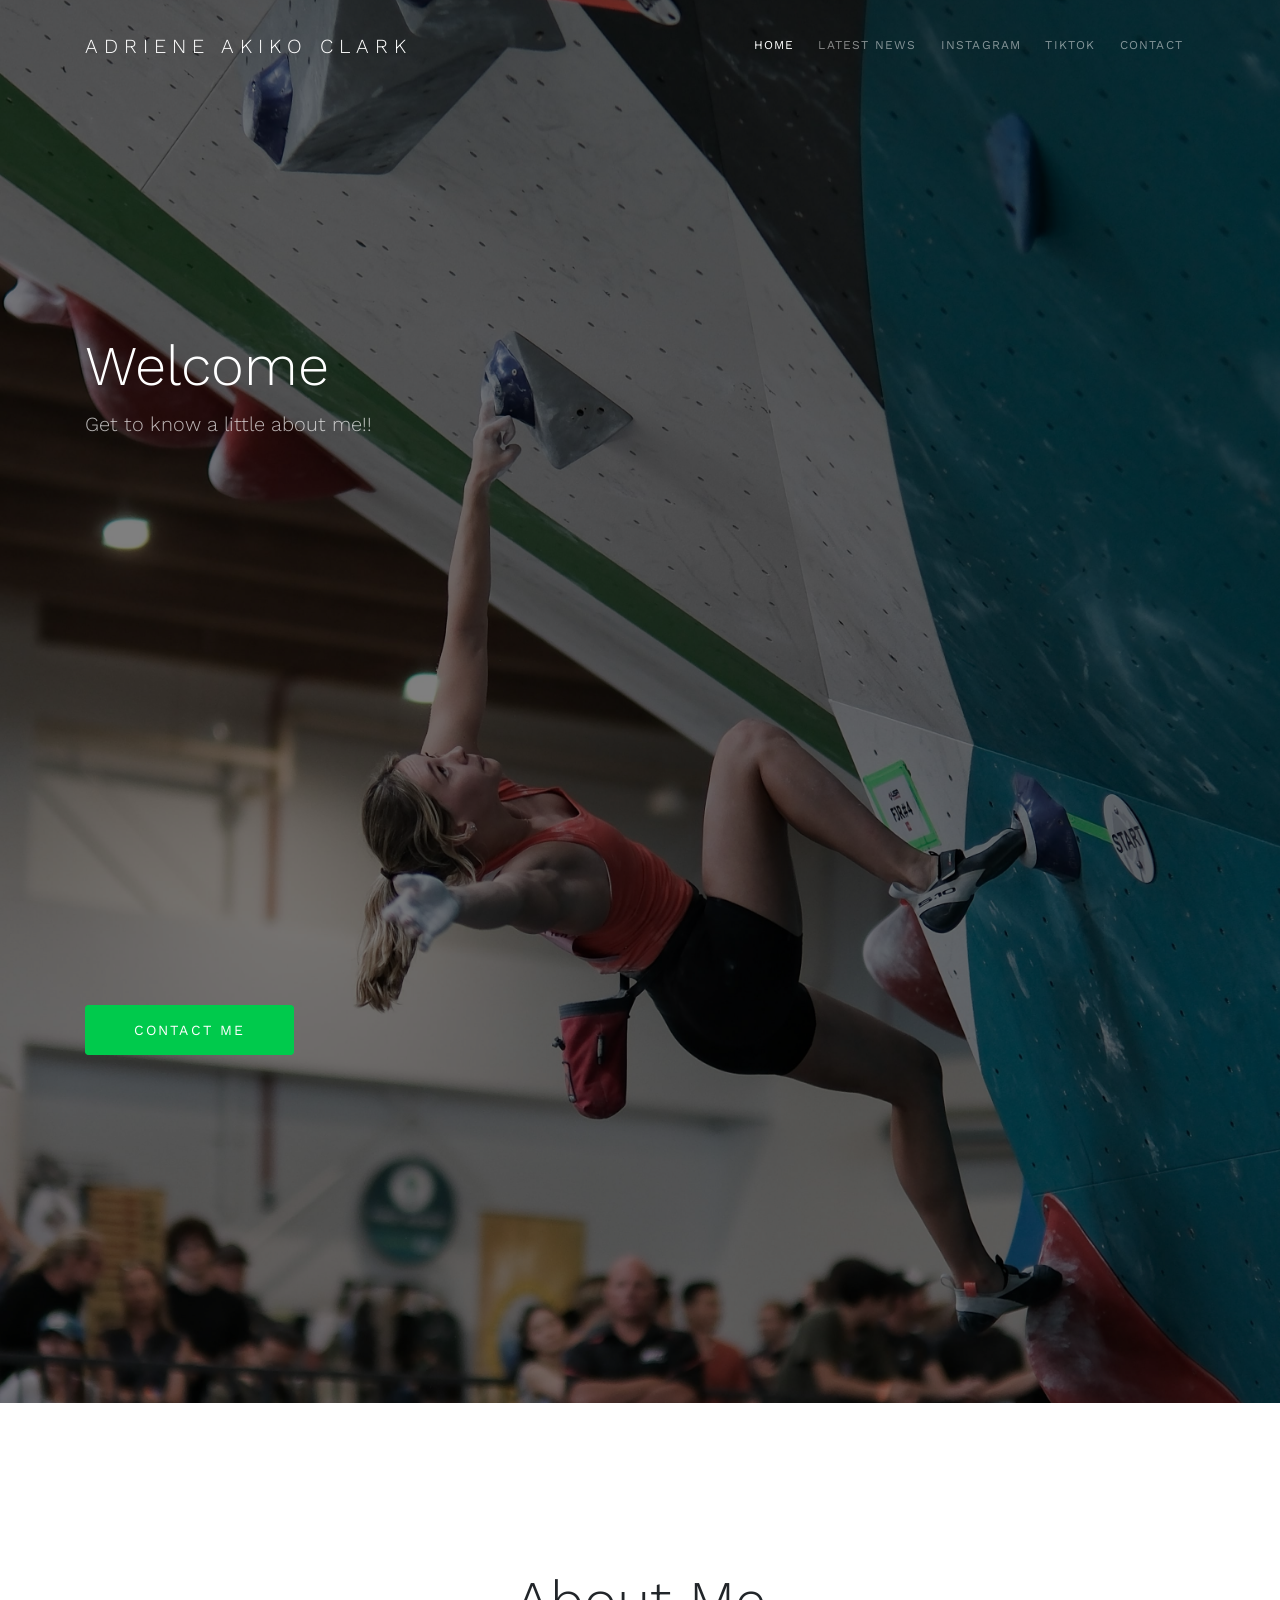
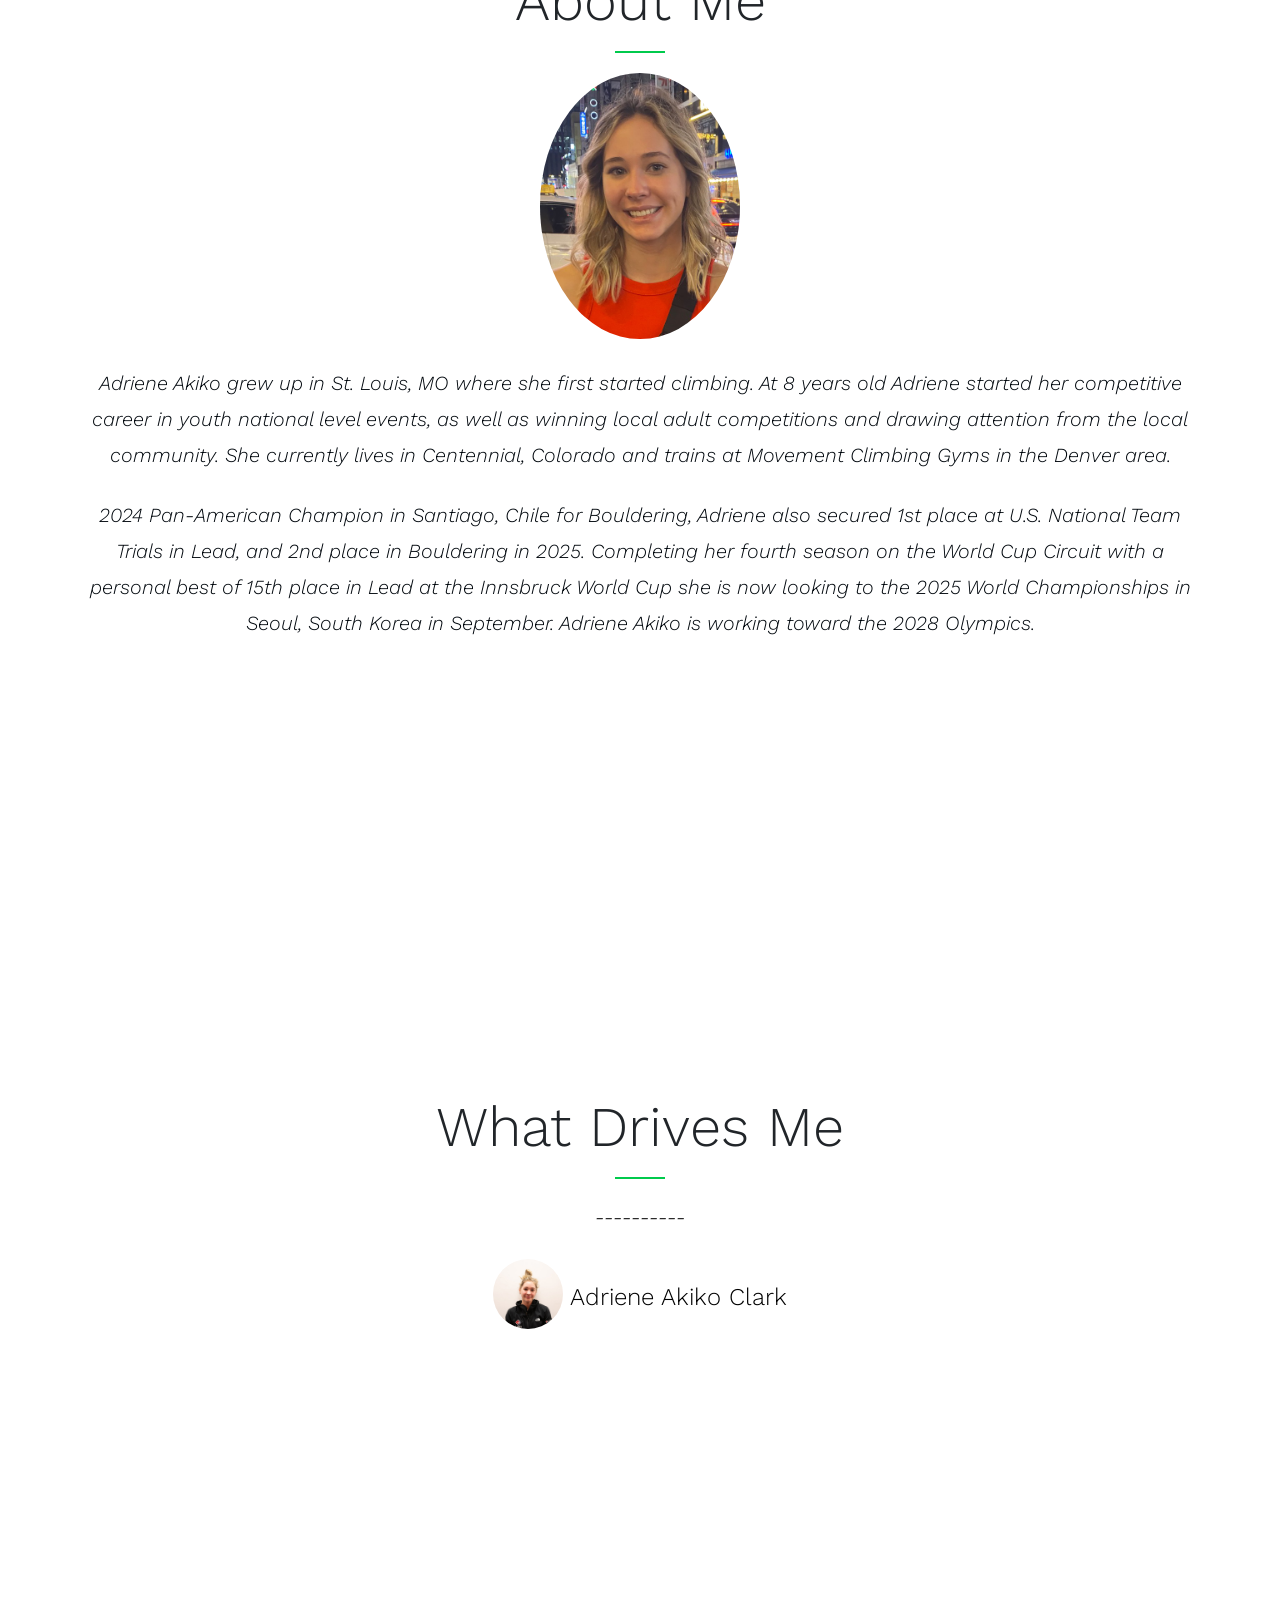
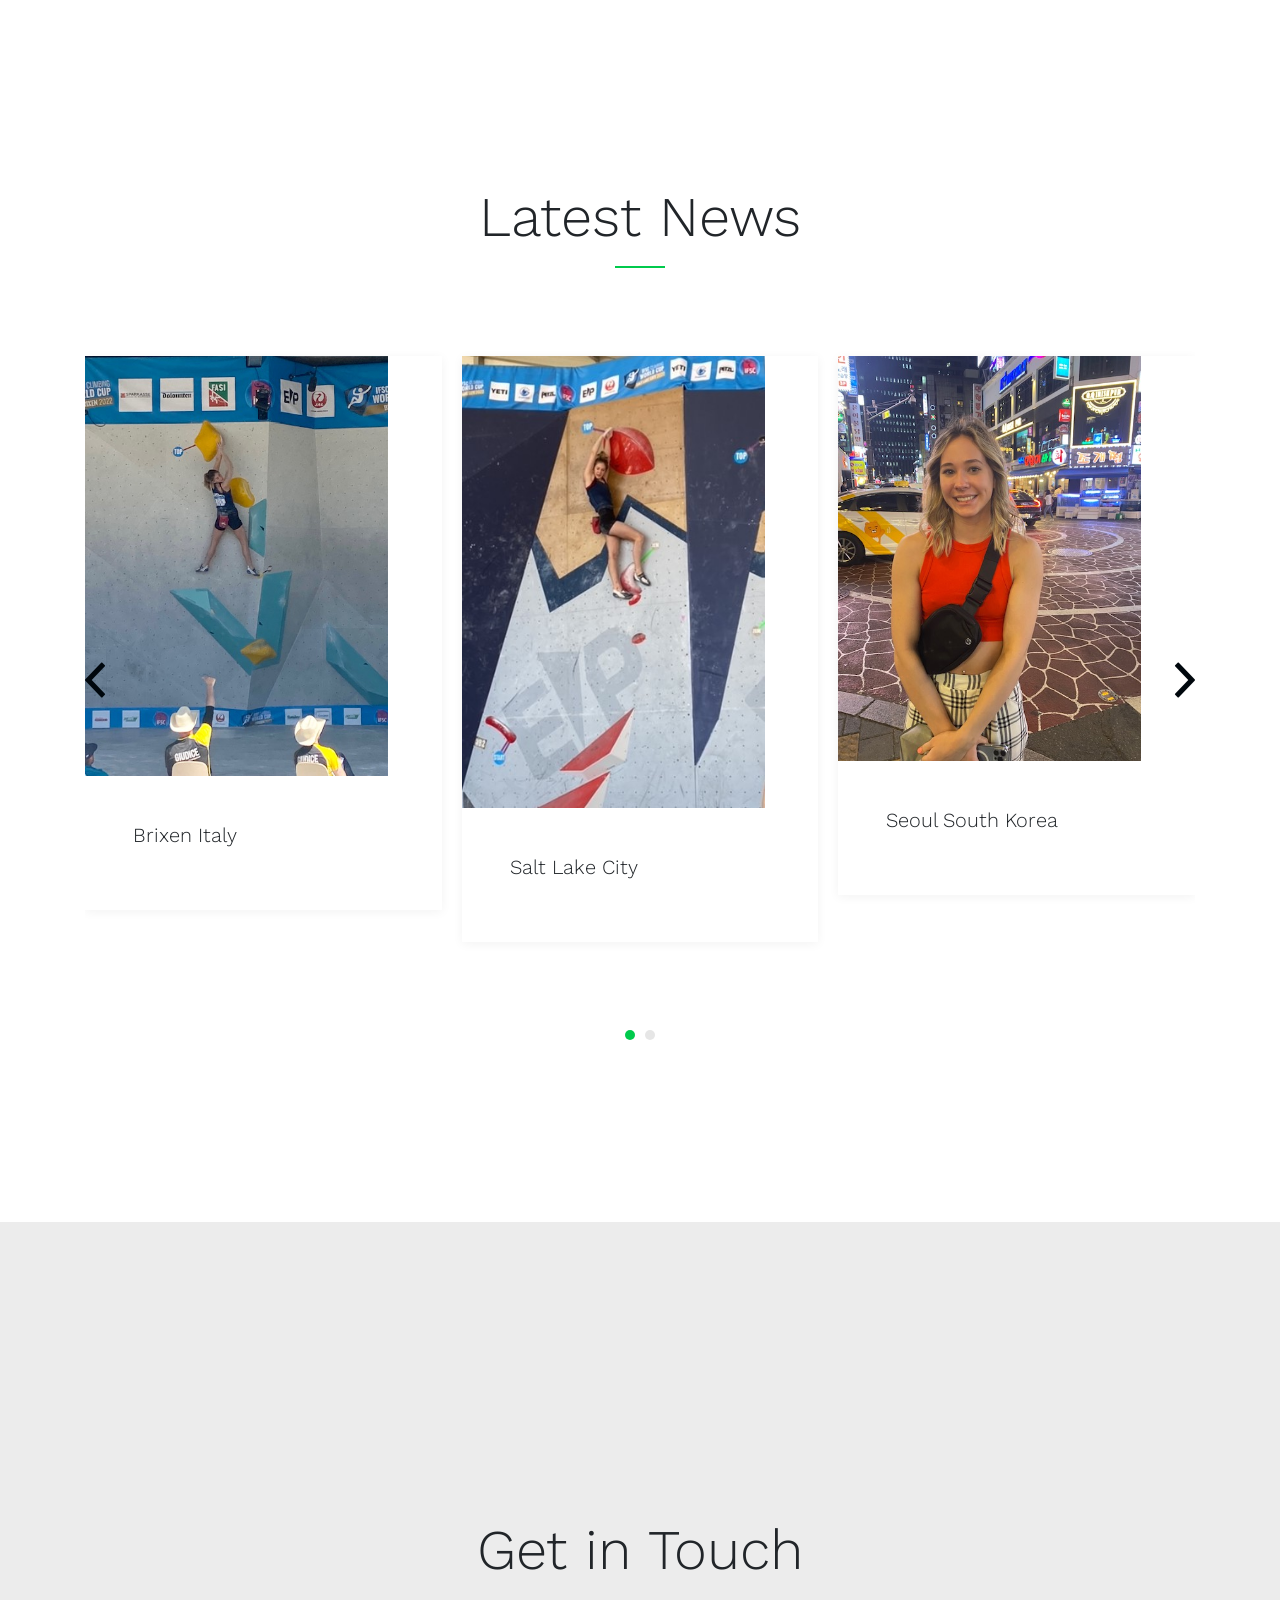
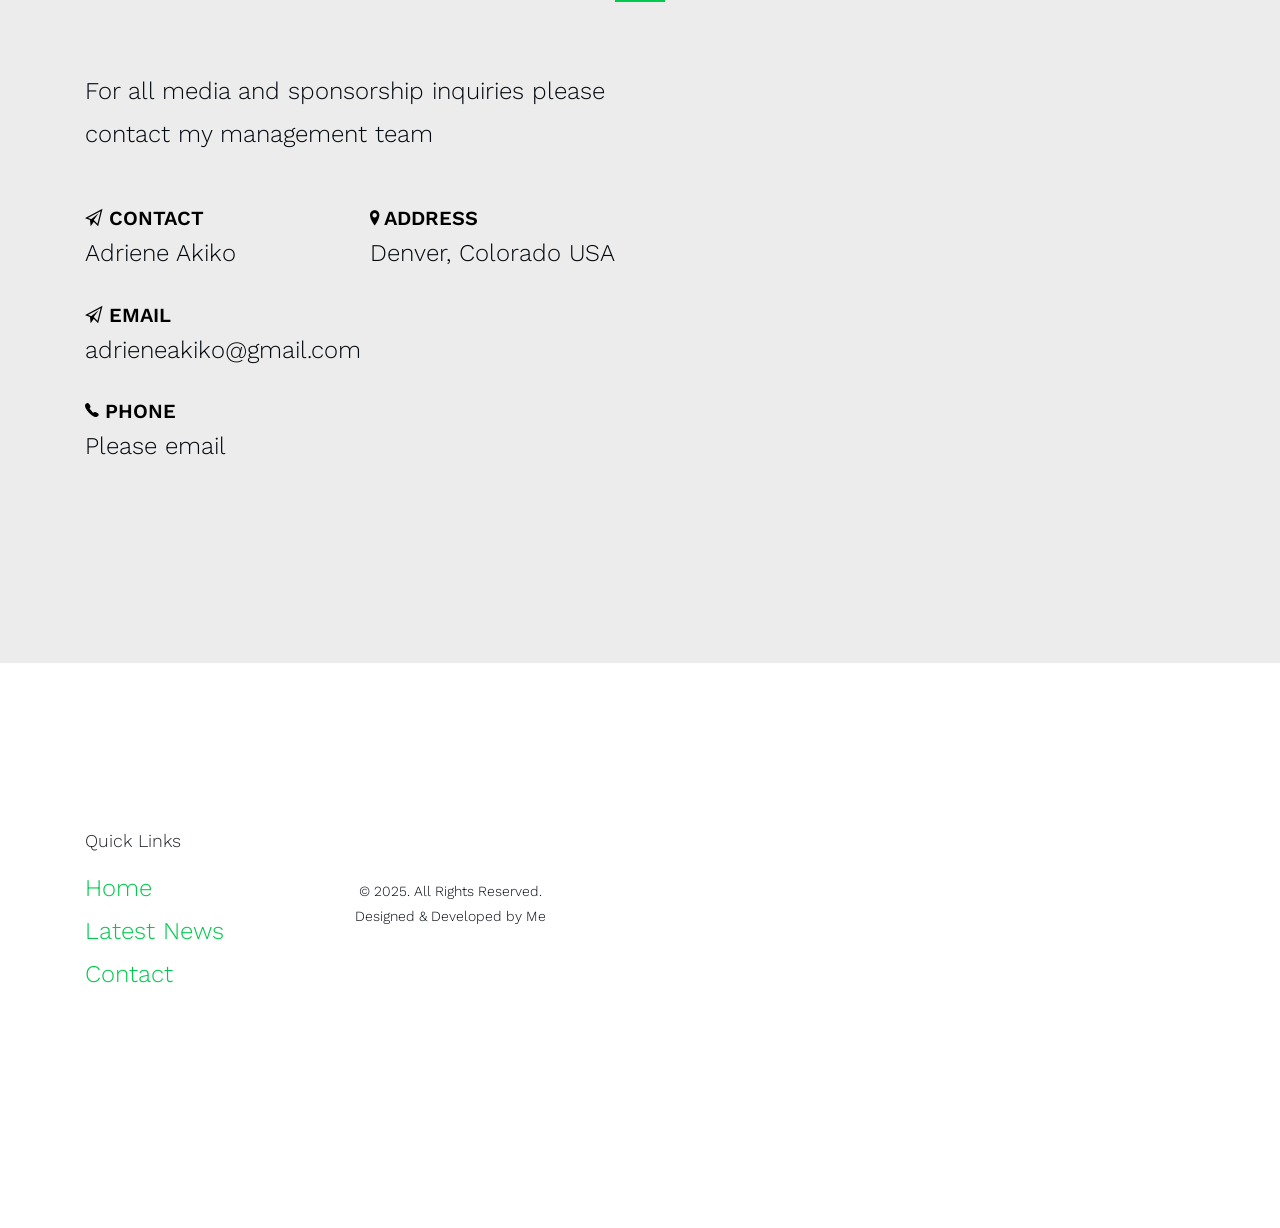
==== commit 80b975d3: "Update quote in What Drives Me section removing the quote" ====
--- a/index.html
+++ b/index.html
@@ -102,7 +102,7 @@
           <div class="col-md-12 text-center mb-5 probootstrap-animate">
             <h2 class="display-4 border-bottom probootstrap-section-heading">What Drives Me</h2>
             <blockquote class="">
-              <p class="lead mb-4"><em>I am not in competition with anyone but myself. My goal is to improve, to be better than I was yesterday. <i>--unknown</i></em></p>
+              <p class="lead mb-4"><em>----------</em></p>
               <p class="probootstrap-author">
                   <img src="assets/images/person_1.jpg" alt="adriene" class="rounded-circle">
                   <span class="probootstrap-name">Adriene Akiko Clark</span>
